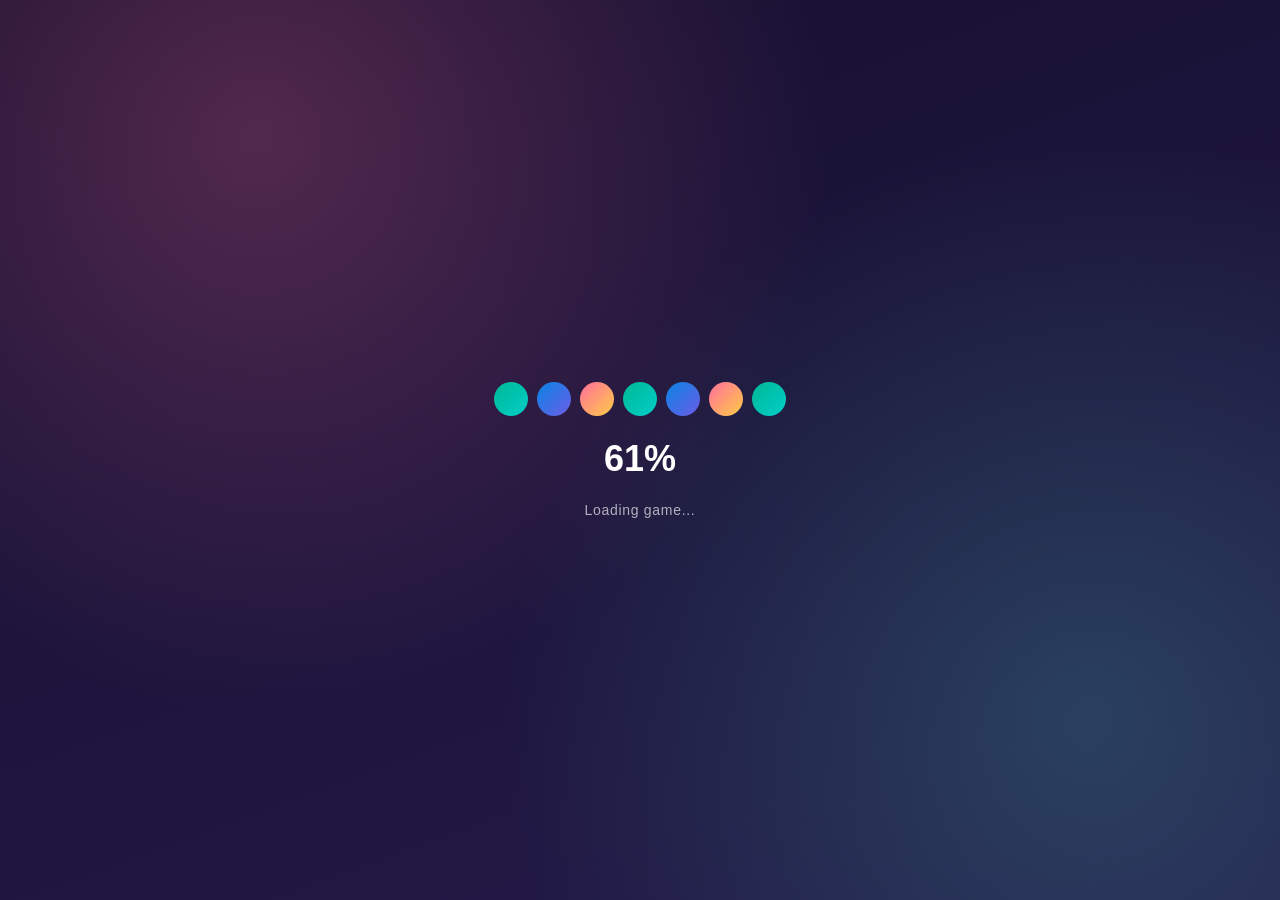
==== index.html @ d3348027 "Add files via upload" ====
<!DOCTYPE html>
<html lang="en">
<head>
    <meta charset="UTF-8">
    <meta name="viewport" content="width=device-width, initial-scale=1.0">
    <title>Bubble Game</title>
    <script>
        if (localStorage.getItem("bubbleGameLoaded")) {
            document.documentElement.classList.add("skip-load");
        }
    </script>
    <link rel="stylesheet" href="style.css">
</head>
<body>

<div class="loadScreen" id="loadScreen">
    <div class="loadGrid">
        <span></span><span></span><span></span><span></span><span></span><span></span><span></span>
       
    </div>
    <div class="loadPercent" id="loadPercent">0%</div>
    <p class="loadLabel">Loading game...</p>
</div>


    <div class="rulesCard " id="rulesCard">
    <div class="rulesPanel">
        <div class="glow glow1"></div>
        <div class="glow glow2"></div>

        <p class="eyebrow">before you start</p>
        <h1 class="rulesTitle">Game Rules <span class="dot">📜</span></h1>

        <div class="rulesList">
            <div class="ruleItem">
                <span class="ruleIcon">🫧</span>
                <p>Bulbule pop karke number match karo aur score badhao</p>
            </div>
            <div class="ruleItem">
                <span class="ruleIcon">💣</span>
                <p>Number <b>1–3</b> wale bulbule <b>bomb</b> hote hain — inse bacho, ye ek life le lete hain</p>
            </div>
            <div class="ruleItem">
                <span class="ruleIcon">❤️</span>
                <p>Tumhare paas <b>3 lives</b> hain — 3 bomb ya lives khatam = Game Over</p>
            </div>
            <div class="ruleItem">
                <span class="ruleIcon">🎯</span>
                <p>Score jab Target number ke barabar ho jaye, ek target complete hota hai — <b>3 targets</b> = YOU WIN</p>
            </div>
            <div class="ruleItem">
                <span class="ruleIcon">⏱️</span>
                <p>Time khatam hote hi (120 sec) game turant khatam ho jayega</p>
            </div>
        </div>

        <div class="rulesBtns">
            <button class="btn-gotit" id="gotItBtn">Got it, Let's Play</button>
        </div>
    </div>
</div>

<div class="stage">

    <div class="screen" id="startScreen">
        <div class="glow glow1"></div>
        <div class="glow glow2"></div>
        <div class="floaters" aria-hidden="true"></div>
        
        <div class="panel">
            <p class="eyebrow">a tiny reflex game</p>
            <h1 class="logo">POP<span class="dot">!</span></h1>
            <p class="tagline">Pop bubbles, dodge bombs, beat the clock.</p>

            <div class="target-picker">
                
            </div>

            <button class="btn-start" id="startBtn">Start Game</button>
        </div>
    </div>

       
</div>


<div class="game">
<div class="progress-track">
    <div class="progress-fill" id="progressFill"></div>
</div>
    <div class="top">

        <div class="box">
            <h2>Time</h2>
            <div class="value" id="time">0</div>
        </div>

        <div class="box">
            <h2>Stop </h2>
            <div class="value" id="stoptime">▐▐</div>
        </div>

        <div class="box">
            <h2>Score</h2>
            <div class="value" id="score">0</div>
        </div>

        <div class="box">
            <h2>Target</h2>
            <div class="value" id="target">0</div>
        </div>

       <div class="box">
    <h2>Lives</h2>
    <div class="value lives" id="lives"></div>
</div>
    </div>

    <div class="banner" id="banner"></div>

    <div class="man"></div>

</div>

<div id="gameOverCard" class="gameOverCard">

    <div class="resultCard">

        <h1 id="resultTitle">🏆 YOU WIN</h1>

        <div class="resultBox">
            <div class="item">
                <span>⭐ Score</span>
                <span id="finalScore">25</span>
            </div>

            <div class="item">
                <span>🎯 Target</span>
                <span id="finalTarget">20</span>
            </div>

            <div class="item">
                <span>💣 Bombs</span>
                <span id="finalBomb">2</span>
            </div>

            <div class="item">
                <span>Targets Reached</span>
                <span id="finalTargetSum">3</span>
            </div>
            
             <div class="item">
                <span>Time</span>
                <span id="Timeoutline">0</span>
            </div>

             <div class="item">
                <span>Medals</span>
                <span id="Medals">❌</span>
            </div>
        </div>

        <button id="restartBtn">🔄 Play Again</button>

    </div>

</div>
<script src="scripat.js"></script>

</body>
</html>
---- style.css ----
*{
    margin:0;
    padding:0;
    box-sizing:border-box;
    font-family:Arial, Helvetica, sans-serif;
}

.loadScreen{
    position:fixed;
    inset:0;
    z-index:9999;
    display:flex;
    flex-direction:column;
    justify-content:center;
    align-items:center;
    gap:22px;
    background:
        radial-gradient(circle at 20% 15%, rgba(255,111,156,.25), transparent 45%),
        radial-gradient(circle at 85% 80%, rgba(76,227,200,.2), transparent 45%),
        linear-gradient(160deg, #150f2e, #241a4a);
}

html.skip-load .loadScreen{
    display:none;
}

#stoptime{
    cursor:pointer;
}
.loadGrid{
    display:grid;
    grid-template-columns:repeat(7, 34px);
    gap:9px;
}

.loadGrid span{
    width:34px;
    height:34px;
    border-radius:50%;
    background:linear-gradient(135deg,#00b894,#00cec9);
    animation:loadPop 1.6s infinite;
}
.loadGrid span:nth-child(3n+2){ background:linear-gradient(135deg,#0984e3,#6c5ce7); animation-delay:.15s; }
.loadGrid span:nth-child(3n+3){ background:linear-gradient(135deg,#ff6f9c,#ffcb47); animation-delay:.3s; }
.loadGrid span:nth-child(2n){ animation-delay:.45s; }
.loadGrid span:nth-child(5n){ animation-delay:.6s; }

@keyframes loadPop{
    0%,100%{ transform:scale(.6); opacity:.35; }
    40%{ transform:scale(1); opacity:1; }
}

.loadPercent{
    font-size:36px;
    font-weight:800;
    color:#fff;
    font-family:'Baloo 2', sans-serif;
}

.loadLabel{
    color:rgba(255,255,255,.65);
    font-size:14px;
    letter-spacing:.05em;
}

body{
    background:#1b2735;
    display:flex;
    justify-content:center;
    align-items:center;
    height:100vh;
}

.game{
    width:min(58%, 1400px);
    height:90vh;
    height:90dvh;
    background:#ffffff;
    border-radius:15px;
    overflow-y:auto;
    box-shadow:0 10px 30px rgba(0,0,0,.4);
}

.top{
    position:sticky;
    top:0;
    height:80px;
    background:#0f766e;
    display:flex;
    justify-content:space-evenly;
    align-items:center;
    z-index:2;
}

.box{
    display:flex;
    align-items:center;
    gap:10px;
}
.game{
    display: none;
}

.target{
    background-color:#6e265477;
    color:black;
}

.box h2{
    color:white;
    font-size:22px;
}

.value{
    width:60px;
    height:45px;
    background:white;
    color:#0f766e;
    display:flex;
    justify-content:center;
    align-items:center;
    border-radius:8px;
    font-size:22px;
    font-weight:bold;
}

.lives{
    width: 120px;        /* 60px की जगह बड़ा रखें */
    display: flex;
    justify-content: center;
    align-items: center;
    white-space: nowrap; /* लाइन ब्रेक नहीं होगा */
    font-size: 24px;
    gap: 5px;
}   


.banner{
    position:fixed;
    top:90px;
    left:50%;
    transform:translateX(-50%) translateY(-20px);
    background:#0f766e;
    color:white;
    padding:10px 24px;
    border-radius:8px;
    font-size:18px;
    font-weight:bold;
    opacity:0;
    pointer-events:none;
    transition:.3s;
    z-index:3;
}

.banner.show{
    opacity:1;
    transform:translateX(-50%) translateY(0);
}

.man{
    padding:20px;
    display:grid;
    grid-template-columns:repeat(auto-fill, minmax(46px, 1fr));
    justify-content:center;
    gap:10px;
}

.bubbles{
    width:100%;
    aspect-ratio:1/1;
    max-width:55px;
    border-radius:50%;
    background:linear-gradient(135deg,#00b894,#00cec9);
    display:flex;
    justify-content:center;
    align-items:center;
    color:white;
    font-size:clamp(14px, 4vw, 22px);
    font-weight:bold;
    cursor:pointer;
    transition:.25s;
    user-select:none;
    touch-action:manipulation;
}

.bubbles:hover{
    transform:scale(1.15);
    background:linear-gradient(135deg,#0984e3,#6c5ce7);
}

.bubbles:active{
    transform:scale(.9);
}


.bomb{
    background: red !important;
    color: white;
    animation: boom 0.4s infinite alternate;
}

@keyframes boom{
    from{
        transform: scale(1);
    }
    to{
        transform: scale(1.1);
    }
}

.gameOverCard{
    position:fixed;
    inset:0;
    background:rgba(0,0,0,.75);
    display:none;
    justify-content:center;
    align-items:center;
    z-index:999;
}

.resultCard{
    width:420px;
    background:linear-gradient(135deg,#0f2027,#203a43,#2c5364);
    border-radius:20px;
    padding:30px;
    text-align:center;
    color:white;
    box-shadow:0 0 40px rgba(0,255,255,.4);
    animation:popup .4s ease;
}
 
@keyframes popup{
    from{
        transform:scale(.5);
        opacity:0;
    }
    to{
        transform:scale(1);
        opacity:1;
    }
}
 
.resultCard h1{
    margin-bottom:25px;
    font-size:35px;
    color:#00ff99;
}

.resultBox{
    display:flex;
    flex-direction:column;
    gap:12px;
}

.item{
    display:flex;
    justify-content:space-between;
    align-items:center;
    background:rgba(255,255,255,.1);
    padding:12px 18px;
    border-radius:10px;
    font-size:20px;
}

.item span:last-child{
    color:#ffd54f;
    font-weight:bold;
}

#restartBtn{
    width:100%;
    margin-top:25px;
    padding:15px;
    border:none;
    border-radius:10px;
    background:#00c853;
    color:white;
    font-size:20px;
    cursor:pointer;
    transition:.3s;
}

#restartBtn:hover{
    background:#00e676;
    transform:scale(1.03);
}


/*
*/
:root{
    --bg-deep: #150f2e;
    --bg-mid: #241a4a;
    --panel: rgba(255,255,255,.06);
    --panel-border: rgba(255,255,255,.12);
    --pink: #ff6f9c;
    --amber: #ffcb47;
    --teal: #4ce3c8;
    --text-dim: rgba(255,255,255,.65);
}

body{
    background:
        radial-gradient(circle at 20% 15%, rgba(255,111,156,.25), transparent 45%),
        radial-gradient(circle at 85% 80%, rgba(76,227,200,.2), transparent 45%),
        linear-gradient(160deg, var(--bg-deep), var(--bg-mid));
    min-height:100vh;
    min-height:100dvh;
    font-family:'Poppins', sans-serif;
    overflow:hidden;
}
 
.stage{
    position:relative;
    /*
    width:100%;
    */
    height:100vh;
}

.screen{
    position:absolute;
    inset:0;
    display:flex;
    justify-content:center;
    align-items:center;
    z-index:5;
}
.screen.hidden{ display:none; }

.glow{
    position:absolute;
    border-radius:50%;
    filter:blur(70px);
    opacity:.55;
    pointer-events:none;
}
.glow1{ width:340px; height:340px; background:var(--pink); top:8%; left:8%; }
.glow2{ width:300px; height:300px; background:var(--teal); bottom:8%; right:10%; }

.floaters{
    position:absolute;
    inset:0;
    pointer-events:none;
    overflow:hidden;
}
.floaters span{
    position:absolute;
    bottom:-60px;
    display:block;
    border-radius:50%;
    background:linear-gradient(135deg, rgba(255,255,255,.35), rgba(255,255,255,.05));
    animation:rise linear infinite;
}
@keyframes rise{
    to{ transform:translateY(-115vh); }
}

.panel{
    position:relative;
    z-index:1;
    width:min(90%, 460px);
    background:var(--panel);
    border:1px solid var(--panel-border);
    backdrop-filter:blur(18px);
    border-radius:28px;
    padding:48px 40px 40px;
    text-align:center;
    box-shadow:0 25px 60px rgba(0,0,0,.35);
}

.eyebrow{
    color:var(--teal);
    text-transform:uppercase;
    letter-spacing:.18em;
    font-size:12px;
    font-weight:600;
    margin-bottom:10px;
}

.logo{
    font-family:'Baloo 2', sans-serif;
    font-weight:800;
    font-size:64px;
    color:#d000ff59;
    line-height:1;
}
.dot{ color:var(--amber); }

.tagline{
    color:var(--text-dim);
    margin:14px 0 30px;
    font-size:15px;
}

.target-picker{ margin-bottom:30px; }

.picker-label{
    color:var(--text-dim);
    font-size:13px;
    margin-bottom:12px;
    font-weight:500;
}

.picker-options{
    display:flex;
    justify-content:center;
    gap:12px;
}

.pick{
    font-family:'Baloo 2', sans-serif;
    font-size:18px;
    font-weight:700;
    width:64px;
    height:56px;
    border-radius:14px;
    border:1px solid var(--panel-border);
    background:rgba(255,255,255,.05);
    color:#fff;
    cursor:pointer;
    transition:.2s;
}
.pick:hover{ background:rgba(255,255,255,.12); }
.pick--active{
    background:linear-gradient(135deg, var(--pink), var(--amber));
    border-color:transparent;
    color:#1c1230;
    transform:translateY(-2px);
    box-shadow:0 8px 18px rgba(255,111,156,.35);
}
.btn-start{
    font-family:'Baloo 2', sans-serif;
    font-size:19px;
    font-weight:700;
    width:100%;
    padding:16px;
    border:none;
    border-radius:16px;
    color:#1c1230;
    background:linear-gradient(135deg, var(--teal), var(--amber));
    cursor:pointer;
    transition:.2s;
}
.btn-start:hover{ transform:translateY(-3px); box-shadow:0 12px 24px rgba(76,227,200,.3); }
.btn-start:active{ transform:translateY(0); }




.screen{
    position:fixed;
    inset:0;
    display:flex;
    justify-content:center;
    align-items:center;
    overflow:hidden;
    z-index:5000;
}

.panel{
    width:460px;
    max-width:90%;
    padding:45px 35px;
    border-radius:25px;
    text-align:center;
    background:rgba(255,255,255,.08);
    border:1px solid rgba(255,255,255,.15);
    backdrop-filter:blur(18px);
    box-shadow:0 20px 50px rgba(0,0,0,.35);
    animation:fadeIn .8s ease;
}

.logo{
    font-size:60px;
    font-weight:800;
    color:#fff;
    letter-spacing:2px;
}

.logo span{
    color:#ffd54f;
}

.tagline{
    margin:18px 0 30px;
    color:#ddd;
    line-height:1.6;
    font-size:16px;
}

.game-details{
    text-align:left;
    background:rgba(255,255,255,.06);
    border-radius:16px;
    padding:18px;
    margin-bottom:25px;
    border:1px solid rgba(255,255,255,.1);
}

.game-details h2{
    color:#fff;
    margin-bottom:15px;
    text-align:center;
    font-size:24px;
}
.detail{
    display:flex;
    justify-content:space-between;
    align-items:center;
    padding:10px 0;
    border-bottom:1px solid rgba(255,255,255,.08);
    color:#fff;
    font-size:15px;
}

.detail:last-child{
    border-bottom:none;
}

.detail span:last-child{
    color:#ffd54f;
    font-weight:700;
}

.btn-start{
    width:100%;
    padding:16px;
    margin-top:20px;
    border:none;
    border-radius:16px;
    cursor:pointer;
    font-size:20px;
    font-weight:700;
    color:#111827;
    background:linear-gradient(135deg,#4ce3c8,#ffcb47);
    transition:.3s;
}

.btn-start:hover{
    transform:translateY(-4px);
    box-shadow:0 15px 30px rgba(76,227,200,.35);
}

.btn-start:active{
    transform:scale(.98);
}

@keyframes fadeIn{
    from{
        opacity:0;
        transform:translateY(25px);
    }
    to{
        opacity:1;
        transform:translateY(0);
    }
}

@media(max-width:1200px){
    .game{
        width:96%;
    }

    .top{
        flex-wrap:wrap;
        height:auto;
        padding:10px;
        gap:10px;
    }
}

@media(max-width:768px){
    .logo{
        font-size:42px;
    }

    .panel{
        padding:30px 20px;
    }

    .resultCard{
        width:92%;
        padding:24px;
    }

    body{
        height:100dvh;
    }
}

@media(max-width:480px){
    .game{
        width:100%;
        height:100dvh;
        border-radius:0;
    }

    .man{
        grid-template-columns:repeat(auto-fill, minmax(38px, 1fr));
        gap:7px;
        padding:12px;
    }

    .box h2{
        font-size:15px;
    }

    .value{
        width:42px;
        height:34px;
        font-size:16px;
        border-radius:6px;
    }

    .lives{
        width:auto;
        font-size:18px;
    }

    .top{
        padding:8px;
        gap:6px;
    }

    .banner{
        top:auto;
        bottom:16px;
        font-size:14px;
        padding:8px 16px;
        width:90%;
        text-align:center;
    }

    .loadGrid{
        grid-template-columns:repeat(5, 30px);
        gap:8px;
    }

    .loadGrid span{
        width:30px;
        height:30px;
    }

    .loadPercent{
        font-size:28px;
    }

    .resultCard h1{
        font-size:26px;
    }

    .item{
        font-size:15px;
        padding:10px 14px;
    }
}




/*Rules Game Card */
:root{
    --bg-deep: #150f2e;
    --bg-mid: #241a4a;
    --panel-border: rgba(255,255,255,.12);
    --pink: #ff6f9c;
    --amber: #ffcb47;
    --teal: #4ce3c8;
}

.rulesCard{
    position:fixed;
    inset:0;
    z-index:8000;
    display:none;
    justify-content:center;
    align-items:center;
    padding:16px;
}

.rulesCard.show{
    display:flex;
}

.rulesPanel{
    position:relative;
    width:min(92%, 440px);
    background:linear-gradient(160deg, var(--bg-deep), var(--bg-mid));
    border:1px solid var(--panel-border);
    border-radius:24px;
    padding:32px 28px 26px;
    box-shadow:0 25px 60px rgba(0,0,0,.4);
    overflow:hidden;
    animation:fadeIn .5s ease;
}

.glow{
    position:absolute;
    border-radius:50%;
    filter:blur(70px);
    opacity:.55;
    pointer-events:none;
}
.glow1{ width:220px; height:220px; background:var(--pink); top:-60px; left:-60px; }
.glow2{ width:200px; height:200px; background:var(--teal); bottom:-60px; right:-60px; }

.rulesCard .eyebrow{
    position:relative;
    text-align:center;
    color:var(--teal);
    text-transform:uppercase;
    letter-spacing:.18em;
    font-size:12px;
    font-weight:600;
    margin-bottom:8px;
}

.rulesTitle{
    position:relative;
    text-align:center;
    font-size:30px;
    font-weight:800;
    color:#fff;
    margin-bottom:22px;
}
.rulesTitle .dot{ color:var(--amber); }

.rulesList{
    position:relative;
    display:flex;
    flex-direction:column;
    gap:12px;
}

.ruleItem{
    display:flex;
    gap:12px;
    align-items:flex-start;
    background:rgba(255,255,255,.06);
    border:1px solid rgba(255,255,255,.1);
    border-radius:14px;
    padding:12px 14px;
}

.ruleIcon{
    font-size:20px;
    line-height:1;
}

.ruleItem p{
    color:#fff;
    font-size:14px;
    line-height:1.5;
}

.ruleItem b{
    color:var(--amber);
}

.rulesBtns{
    position:relative;
    display:flex;
    gap:12px;
    margin-top:24px;
}

.btn-skip{
    flex:1;
    padding:14px;
    border-radius:14px;
    border:1px solid rgba(255,255,255,.15);
    background:transparent;
    color:rgba(255,255,255,.7);
    font-size:15px;
    font-weight:600;
    cursor:pointer;
    transition:.2s;
}
.btn-skip:hover{ background:rgba(255,255,255,.08); }

.btn-gotit{
    flex:2;
    padding:14px;
    border-radius:14px;
    border:none;
    background:linear-gradient(135deg, var(--teal), var(--amber));
    color:#1c1230;
    font-size:15px;
    font-weight:800;
    cursor:pointer;
    transition:.2s;
}
.btn-gotit:hover{ transform:translateY(-2px); box-shadow:0 12px 24px rgba(76,227,200,.3); }

@keyframes fadeIn{
    from{ opacity:0; transform:translateY(25px); }
    to{ opacity:1; transform:translateY(0); }
}

@media(max-width:480px){
    .rulesPanel{ padding:24px 18px 20px; }
    .rulesTitle{ font-size:24px; }
    .ruleItem p{ font-size:13px; }
    .rulesBtns{ flex-direction:column; }
}

/**/
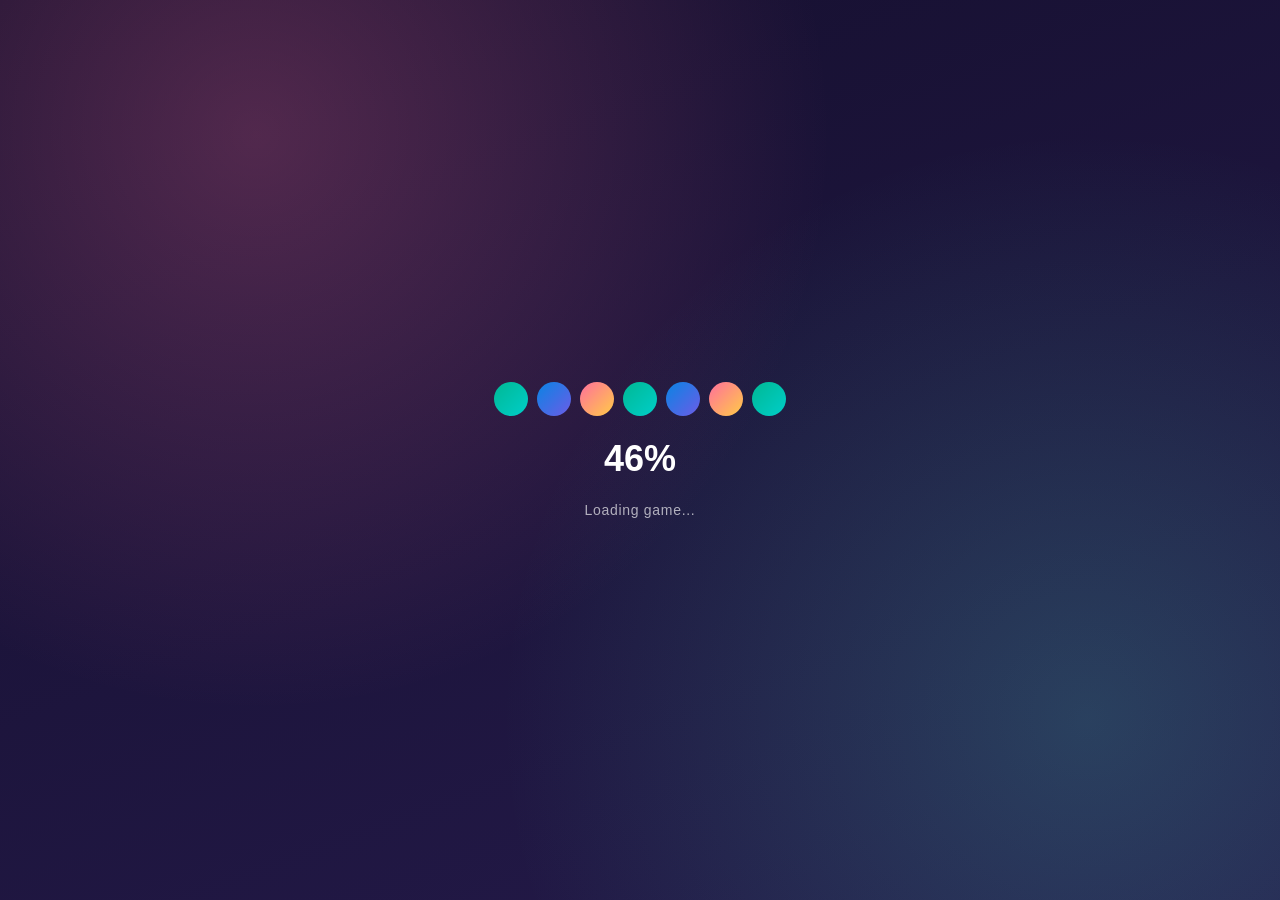
==== commit ea4f2552: "Fix HTML structure and update game rules" ====
--- a/index.html
+++ b/index.html
@@ -34,23 +34,27 @@
         <div class="rulesList">
             <div class="ruleItem">
                 <span class="ruleIcon">🫧</span>
-                <p>Bulbule pop karke number match karo aur score badhao</p>
+                <p>Har bulbule ko pop karo — uska number tumhare <b>score</b> mein jud jayega</p>
             </div>
             <div class="ruleItem">
                 <span class="ruleIcon">💣</span>
-                <p>Number <b>1–3</b> wale bulbule <b>bomb</b> hote hain — inse bacho, ye ek life le lete hain</p>
+                <p>In sab mein <b>10 bulbule chhupe hue bomb</b> hain — pop karte hi ek <b>life</b> chali jayegi, isliye sambhal ke khelo</p>
             </div>
             <div class="ruleItem">
                 <span class="ruleIcon">❤️</span>
-                <p>Tumhare paas <b>3 lives</b> hain — 3 bomb ya lives khatam = Game Over</p>
+                <p><b>3 khaas bulbule</b> tumhe ek <b>extra life</b> denge — inhe dhundhna tumhare fayde mein hai</p>
+            </div>
+            <div class="ruleItem">
+                <span class="ruleIcon">💔</span>
+                <p>Shuruaat <b>3 lives</b> se hoti hai — saari lives khatam (ya 3 bomb pop) ho gayi to <b>Game Over</b></p>
             </div>
             <div class="ruleItem">
                 <span class="ruleIcon">🎯</span>
-                <p>Score jab Target number ke barabar ho jaye, ek target complete hota hai — <b>3 targets</b> = YOU WIN</p>
+                <p>Jab tumhara score <b>Target</b> ke barabar ho jaye, ek target complete hota hai — <b>3 targets</b> poore karo aur <b>jeeto!</b></p>
             </div>
             <div class="ruleItem">
                 <span class="ruleIcon">⏱️</span>
-                <p>Time khatam hote hi (120 sec) game turant khatam ho jayega</p>
+                <p>Tumhare paas sirf <b>120 second</b> hain — time khatam, to game bhi wahi khatam</p>
             </div>
         </div>
 
@@ -144,6 +148,8 @@
                 <span id="finalBomb">2</span>
             </div>
 
+             
+
             <div class="item">
                 <span>Targets Reached</span>
                 <span id="finalTargetSum">3</span>
@@ -168,4 +174,4 @@
 <script src="scripat.js"></script>
 
 </body>
-</html>+</html>
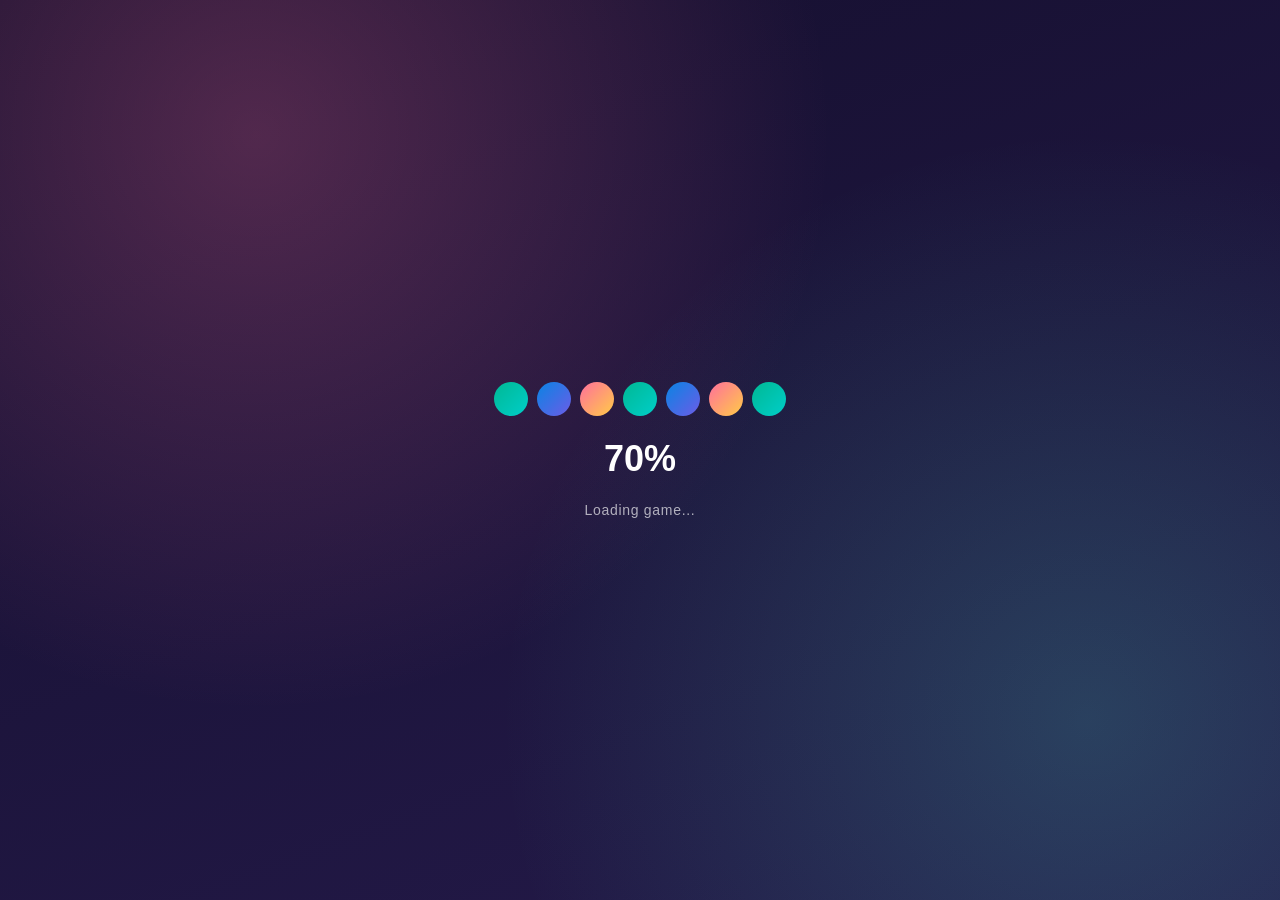
==== commit 92ea5570: "Add rule for special bubbles that double score Added a new rule about special bubbles that double th" ====
--- a/index.html
+++ b/index.html
@@ -35,6 +35,10 @@
             <div class="ruleItem">
                 <span class="ruleIcon">🫧</span>
                 <p>Har bulbule ko pop karo — uska number tumhare <b>score</b> mein jud jayega</p>
+            </div>
+            <div class="ruleItem">
+                <span class="ruleIcon">🎁</span>
+                <li>✨ Kuch bubbles special hote hain — unhe todne par score double (×2) milta hai!</li>
             </div>
             <div class="ruleItem">
                 <span class="ruleIcon">💣</span>
@@ -84,9 +88,7 @@
         </div>
     </div>
 
-       
 </div>
-
 
 <div class="game">
 <div class="progress-track">
@@ -148,8 +150,6 @@
                 <span id="finalBomb">2</span>
             </div>
 
-             
-
             <div class="item">
                 <span>Targets Reached</span>
                 <span id="finalTargetSum">3</span>
--- a/style.css
+++ b/style.css
@@ -2,9 +2,38 @@
     margin:0;
     padding:0;
     box-sizing:border-box;
-    font-family:Arial, Helvetica, sans-serif;
-}
-
+    font-family:'Poppins', Arial, Helvetica, sans-serif;
+}
+
+:root{
+    --bg-deep: #150f2e;
+    --bg-mid: #241a4a;
+    --panel: rgba(255,255,255,.06);
+    --panel-border: rgba(255,255,255,.12);
+    --pink: #ff6f9c;
+    --amber: #ffcb47;
+    --teal: #4ce3c8;
+    --text-dim: rgba(255,255,255,.65);
+}
+
+html, body{
+    height:100%;
+}
+
+body{
+    background:
+        radial-gradient(circle at 20% 15%, rgba(255,111,156,.25), transparent 45%),
+        radial-gradient(circle at 85% 80%, rgba(76,227,200,.2), transparent 45%),
+        linear-gradient(160deg, var(--bg-deep), var(--bg-mid));
+    min-height:100vh;
+    min-height:100dvh;
+    display:flex;
+    justify-content:center;
+    align-items:center;
+    overflow:hidden;
+}
+
+/* ---------- Loading screen ---------- */
 .loadScreen{
     position:fixed;
     inset:0;
@@ -24,9 +53,6 @@
     display:none;
 }
 
-#stoptime{
-    cursor:pointer;
-}
 .loadGrid{
     display:grid;
     grid-template-columns:repeat(7, 34px);
@@ -63,32 +89,186 @@
     letter-spacing:.05em;
 }
 
-body{
-    background:#1b2735;
-    display:flex;
-    justify-content:center;
-    align-items:center;
+/* ---------- Start screen / rules screen shared shell ---------- */
+.stage{
+    position:relative;
     height:100vh;
-}
-
+    height:100dvh;
+}
+
+.screen{
+    position:fixed;
+    inset:0;
+    display:flex;
+    justify-content:center;
+    align-items:center;
+    overflow:hidden;
+    z-index:5000;
+}
+.screen.hidden{ display:none; }
+
+.glow{
+    position:absolute;
+    border-radius:50%;
+    filter:blur(70px);
+    opacity:.55;
+    pointer-events:none;
+}
+.glow1{ width:340px; height:340px; background:var(--pink); top:8%; left:8%; }
+.glow2{ width:300px; height:300px; background:var(--teal); bottom:8%; right:10%; }
+
+.floaters{
+    position:absolute;
+    inset:0;
+    pointer-events:none;
+    overflow:hidden;
+}
+.floaters span{
+    position:absolute;
+    bottom:-60px;
+    display:block;
+    border-radius:50%;
+    background:linear-gradient(135deg, rgba(255,255,255,.35), rgba(255,255,255,.05));
+    animation:rise linear infinite;
+}
+@keyframes rise{
+    to{ transform:translateY(-115vh); }
+}
+
+.panel{
+    position:relative;
+    z-index:1;
+    width:min(90%, 460px);
+    padding:clamp(28px, 6vw, 48px) clamp(20px, 5vw, 40px) 40px;
+    background:var(--panel);
+    border:1px solid var(--panel-border);
+    backdrop-filter:blur(18px);
+    border-radius:28px;
+    text-align:center;
+    box-shadow:0 25px 60px rgba(0,0,0,.35);
+    animation:fadeIn .5s ease;
+}
+
+.eyebrow{
+    color:var(--teal);
+    text-transform:uppercase;
+    letter-spacing:.18em;
+    font-size:12px;
+    font-weight:600;
+    margin-bottom:10px;
+}
+
+.logo{
+    font-family:'Baloo 2', sans-serif;
+    font-weight:800;
+    font-size:clamp(38px, 9vw, 64px);
+    color:#d000ff59;
+    line-height:1;
+}
+.logo span{ color:var(--amber); }
+.dot{ color:var(--amber); }
+
+.tagline{
+    color:var(--text-dim);
+    margin:14px 0 30px;
+    font-size:15px;
+    line-height:1.6;
+}
+
+.target-picker{ margin-bottom:30px; }
+
+.picker-label{
+    color:var(--text-dim);
+    font-size:13px;
+    margin-bottom:12px;
+    font-weight:500;
+}
+
+.picker-options{
+    display:flex;
+    flex-wrap:wrap;
+    justify-content:center;
+    gap:12px;
+}
+
+.pick{
+    font-family:'Baloo 2', sans-serif;
+    font-size:18px;
+    font-weight:700;
+    width:64px;
+    height:56px;
+    border-radius:14px;
+    border:1px solid var(--panel-border);
+    background:rgba(255,255,255,.05);
+    color:#fff;
+    cursor:pointer;
+    transition:.2s;
+}
+.pick:hover{ background:rgba(255,255,255,.12); }
+.pick--active{
+    background:linear-gradient(135deg, var(--pink), var(--amber));
+    border-color:transparent;
+    color:#1c1230;
+    transform:translateY(-2px);
+    box-shadow:0 8px 18px rgba(255,111,156,.35);
+}
+
+.btn-start{
+    font-family:'Baloo 2', sans-serif;
+    font-size:19px;
+    font-weight:700;
+    width:100%;
+    padding:16px;
+    border:none;
+    border-radius:16px;
+    color:#1c1230;
+    background:linear-gradient(135deg, var(--teal), var(--amber));
+    cursor:pointer;
+    transition:.2s;
+}
+.btn-start:hover{ transform:translateY(-3px); box-shadow:0 12px 24px rgba(76,227,200,.3); }
+.btn-start:active{ transform:translateY(0); }
+
+@keyframes fadeIn{
+    from{ opacity:0; transform:translateY(25px); }
+    to{ opacity:1; transform:translateY(0); }
+}
+
+/* ---------- Main game board ---------- */
 .game{
+    display:none;
     width:min(58%, 1400px);
     height:90vh;
     height:90dvh;
     background:#ffffff;
     border-radius:15px;
     overflow-y:auto;
+    overflow-x:hidden;
     box-shadow:0 10px 30px rgba(0,0,0,.4);
+}
+
+.progress-track{
+    height:6px;
+    background:rgba(0,0,0,.08);
+}
+.progress-fill{
+    height:100%;
+    width:0%;
+    background:linear-gradient(90deg, var(--teal), var(--amber));
+    transition:width .3s ease;
 }
 
 .top{
     position:sticky;
     top:0;
-    height:80px;
+    min-height:80px;
     background:#0f766e;
     display:flex;
+    flex-wrap:wrap;
     justify-content:space-evenly;
     align-items:center;
+    gap:10px;
+    padding:10px;
     z-index:2;
 }
 
@@ -96,9 +276,26 @@
     display:flex;
     align-items:center;
     gap:10px;
-}
-.game{
-    display: none;
+    flex-shrink:0;
+}
+
+.box h2{
+    color:white;
+    font-size:clamp(14px, 2.2vw, 22px);
+    white-space:nowrap;
+}
+
+.value{
+    width:clamp(42px, 8vw, 60px);
+    height:clamp(34px, 6vw, 45px);
+    background:white;
+    color:#0f766e;
+    display:flex;
+    justify-content:center;
+    align-items:center;
+    border-radius:8px;
+    font-size:clamp(16px, 3vw, 22px);
+    font-weight:bold;
 }
 
 .target{
@@ -106,34 +303,20 @@
     color:black;
 }
 
-.box h2{
-    color:white;
-    font-size:22px;
-}
-
-.value{
-    width:60px;
-    height:45px;
-    background:white;
-    color:#0f766e;
-    display:flex;
-    justify-content:center;
-    align-items:center;
-    border-radius:8px;
-    font-size:22px;
-    font-weight:bold;
-}
-
+/* Lives box: fluid width + shrinking font so hearts never spill out of the box */
 .lives{
-    width: 120px;        /* 60px की जगह बड़ा रखें */
-    display: flex;
-    justify-content: center;
-    align-items: center;
-    white-space: nowrap; /* लाइन ब्रेक नहीं होगा */
-    font-size: 24px;
-    gap: 5px;
-}   
-
+    width:auto;
+    max-width:clamp(90px, 22vw, 140px);
+    min-width:0;
+    display:flex;
+    justify-content:center;
+    align-items:center;
+    flex-wrap:nowrap;
+    overflow:hidden;
+    white-space:nowrap;
+    font-size:clamp(14px, 3.5vw, 24px);
+    gap:4px;
+}
 
 .banner{
     position:fixed;
@@ -150,6 +333,8 @@
     pointer-events:none;
     transition:.3s;
     z-index:3;
+    max-width:90%;
+    text-align:center;
 }
 
 .banner.show{
@@ -192,7 +377,6 @@
     transform:scale(.9);
 }
 
-
 .bomb{
     background: red !important;
     color: white;
@@ -200,14 +384,15 @@
 }
 
 @keyframes boom{
-    from{
-        transform: scale(1);
-    }
-    to{
-        transform: scale(1.1);
-    }
-}
-
+    from{ transform: scale(1); }
+    to{ transform: scale(1.1); }
+}
+/*
+.life{
+    background: linear-gradient(135deg,#ff6f9c,#ffcb47) !important;
+}*/
+
+/* ---------- Game over card ---------- */
 .gameOverCard{
     position:fixed;
     inset:0;
@@ -216,10 +401,12 @@
     justify-content:center;
     align-items:center;
     z-index:999;
+    padding:16px;
 }
 
 .resultCard{
     width:420px;
+    max-width:100%;
     background:linear-gradient(135deg,#0f2027,#203a43,#2c5364);
     border-radius:20px;
     padding:30px;
@@ -228,21 +415,15 @@
     box-shadow:0 0 40px rgba(0,255,255,.4);
     animation:popup .4s ease;
 }
- 
+
 @keyframes popup{
-    from{
-        transform:scale(.5);
-        opacity:0;
-    }
-    to{
-        transform:scale(1);
-        opacity:1;
-    }
-}
- 
+    from{ transform:scale(.5); opacity:0; }
+    to{ transform:scale(1); opacity:1; }
+}
+
 .resultCard h1{
     margin-bottom:25px;
-    font-size:35px;
+    font-size:clamp(24px, 6vw, 35px);
     color:#00ff99;
 }
 
@@ -259,7 +440,7 @@
     background:rgba(255,255,255,.1);
     padding:12px 18px;
     border-radius:10px;
-    font-size:20px;
+    font-size:clamp(14px, 3vw, 20px);
 }
 
 .item span:last-child{
@@ -285,390 +466,7 @@
     transform:scale(1.03);
 }
 
-
-/*
-*/
-:root{
-    --bg-deep: #150f2e;
-    --bg-mid: #241a4a;
-    --panel: rgba(255,255,255,.06);
-    --panel-border: rgba(255,255,255,.12);
-    --pink: #ff6f9c;
-    --amber: #ffcb47;
-    --teal: #4ce3c8;
-    --text-dim: rgba(255,255,255,.65);
-}
-
-body{
-    background:
-        radial-gradient(circle at 20% 15%, rgba(255,111,156,.25), transparent 45%),
-        radial-gradient(circle at 85% 80%, rgba(76,227,200,.2), transparent 45%),
-        linear-gradient(160deg, var(--bg-deep), var(--bg-mid));
-    min-height:100vh;
-    min-height:100dvh;
-    font-family:'Poppins', sans-serif;
-    overflow:hidden;
-}
- 
-.stage{
-    position:relative;
-    /*
-    width:100%;
-    */
-    height:100vh;
-}
-
-.screen{
-    position:absolute;
-    inset:0;
-    display:flex;
-    justify-content:center;
-    align-items:center;
-    z-index:5;
-}
-.screen.hidden{ display:none; }
-
-.glow{
-    position:absolute;
-    border-radius:50%;
-    filter:blur(70px);
-    opacity:.55;
-    pointer-events:none;
-}
-.glow1{ width:340px; height:340px; background:var(--pink); top:8%; left:8%; }
-.glow2{ width:300px; height:300px; background:var(--teal); bottom:8%; right:10%; }
-
-.floaters{
-    position:absolute;
-    inset:0;
-    pointer-events:none;
-    overflow:hidden;
-}
-.floaters span{
-    position:absolute;
-    bottom:-60px;
-    display:block;
-    border-radius:50%;
-    background:linear-gradient(135deg, rgba(255,255,255,.35), rgba(255,255,255,.05));
-    animation:rise linear infinite;
-}
-@keyframes rise{
-    to{ transform:translateY(-115vh); }
-}
-
-.panel{
-    position:relative;
-    z-index:1;
-    width:min(90%, 460px);
-    background:var(--panel);
-    border:1px solid var(--panel-border);
-    backdrop-filter:blur(18px);
-    border-radius:28px;
-    padding:48px 40px 40px;
-    text-align:center;
-    box-shadow:0 25px 60px rgba(0,0,0,.35);
-}
-
-.eyebrow{
-    color:var(--teal);
-    text-transform:uppercase;
-    letter-spacing:.18em;
-    font-size:12px;
-    font-weight:600;
-    margin-bottom:10px;
-}
-
-.logo{
-    font-family:'Baloo 2', sans-serif;
-    font-weight:800;
-    font-size:64px;
-    color:#d000ff59;
-    line-height:1;
-}
-.dot{ color:var(--amber); }
-
-.tagline{
-    color:var(--text-dim);
-    margin:14px 0 30px;
-    font-size:15px;
-}
-
-.target-picker{ margin-bottom:30px; }
-
-.picker-label{
-    color:var(--text-dim);
-    font-size:13px;
-    margin-bottom:12px;
-    font-weight:500;
-}
-
-.picker-options{
-    display:flex;
-    justify-content:center;
-    gap:12px;
-}
-
-.pick{
-    font-family:'Baloo 2', sans-serif;
-    font-size:18px;
-    font-weight:700;
-    width:64px;
-    height:56px;
-    border-radius:14px;
-    border:1px solid var(--panel-border);
-    background:rgba(255,255,255,.05);
-    color:#fff;
-    cursor:pointer;
-    transition:.2s;
-}
-.pick:hover{ background:rgba(255,255,255,.12); }
-.pick--active{
-    background:linear-gradient(135deg, var(--pink), var(--amber));
-    border-color:transparent;
-    color:#1c1230;
-    transform:translateY(-2px);
-    box-shadow:0 8px 18px rgba(255,111,156,.35);
-}
-.btn-start{
-    font-family:'Baloo 2', sans-serif;
-    font-size:19px;
-    font-weight:700;
-    width:100%;
-    padding:16px;
-    border:none;
-    border-radius:16px;
-    color:#1c1230;
-    background:linear-gradient(135deg, var(--teal), var(--amber));
-    cursor:pointer;
-    transition:.2s;
-}
-.btn-start:hover{ transform:translateY(-3px); box-shadow:0 12px 24px rgba(76,227,200,.3); }
-.btn-start:active{ transform:translateY(0); }
-
-
-
-
-.screen{
-    position:fixed;
-    inset:0;
-    display:flex;
-    justify-content:center;
-    align-items:center;
-    overflow:hidden;
-    z-index:5000;
-}
-
-.panel{
-    width:460px;
-    max-width:90%;
-    padding:45px 35px;
-    border-radius:25px;
-    text-align:center;
-    background:rgba(255,255,255,.08);
-    border:1px solid rgba(255,255,255,.15);
-    backdrop-filter:blur(18px);
-    box-shadow:0 20px 50px rgba(0,0,0,.35);
-    animation:fadeIn .8s ease;
-}
-
-.logo{
-    font-size:60px;
-    font-weight:800;
-    color:#fff;
-    letter-spacing:2px;
-}
-
-.logo span{
-    color:#ffd54f;
-}
-
-.tagline{
-    margin:18px 0 30px;
-    color:#ddd;
-    line-height:1.6;
-    font-size:16px;
-}
-
-.game-details{
-    text-align:left;
-    background:rgba(255,255,255,.06);
-    border-radius:16px;
-    padding:18px;
-    margin-bottom:25px;
-    border:1px solid rgba(255,255,255,.1);
-}
-
-.game-details h2{
-    color:#fff;
-    margin-bottom:15px;
-    text-align:center;
-    font-size:24px;
-}
-.detail{
-    display:flex;
-    justify-content:space-between;
-    align-items:center;
-    padding:10px 0;
-    border-bottom:1px solid rgba(255,255,255,.08);
-    color:#fff;
-    font-size:15px;
-}
-
-.detail:last-child{
-    border-bottom:none;
-}
-
-.detail span:last-child{
-    color:#ffd54f;
-    font-weight:700;
-}
-
-.btn-start{
-    width:100%;
-    padding:16px;
-    margin-top:20px;
-    border:none;
-    border-radius:16px;
-    cursor:pointer;
-    font-size:20px;
-    font-weight:700;
-    color:#111827;
-    background:linear-gradient(135deg,#4ce3c8,#ffcb47);
-    transition:.3s;
-}
-
-.btn-start:hover{
-    transform:translateY(-4px);
-    box-shadow:0 15px 30px rgba(76,227,200,.35);
-}
-
-.btn-start:active{
-    transform:scale(.98);
-}
-
-@keyframes fadeIn{
-    from{
-        opacity:0;
-        transform:translateY(25px);
-    }
-    to{
-        opacity:1;
-        transform:translateY(0);
-    }
-}
-
-@media(max-width:1200px){
-    .game{
-        width:96%;
-    }
-
-    .top{
-        flex-wrap:wrap;
-        height:auto;
-        padding:10px;
-        gap:10px;
-    }
-}
-
-@media(max-width:768px){
-    .logo{
-        font-size:42px;
-    }
-
-    .panel{
-        padding:30px 20px;
-    }
-
-    .resultCard{
-        width:92%;
-        padding:24px;
-    }
-
-    body{
-        height:100dvh;
-    }
-}
-
-@media(max-width:480px){
-    .game{
-        width:100%;
-        height:100dvh;
-        border-radius:0;
-    }
-
-    .man{
-        grid-template-columns:repeat(auto-fill, minmax(38px, 1fr));
-        gap:7px;
-        padding:12px;
-    }
-
-    .box h2{
-        font-size:15px;
-    }
-
-    .value{
-        width:42px;
-        height:34px;
-        font-size:16px;
-        border-radius:6px;
-    }
-
-    .lives{
-        width:auto;
-        font-size:18px;
-    }
-
-    .top{
-        padding:8px;
-        gap:6px;
-    }
-
-    .banner{
-        top:auto;
-        bottom:16px;
-        font-size:14px;
-        padding:8px 16px;
-        width:90%;
-        text-align:center;
-    }
-
-    .loadGrid{
-        grid-template-columns:repeat(5, 30px);
-        gap:8px;
-    }
-
-    .loadGrid span{
-        width:30px;
-        height:30px;
-    }
-
-    .loadPercent{
-        font-size:28px;
-    }
-
-    .resultCard h1{
-        font-size:26px;
-    }
-
-    .item{
-        font-size:15px;
-        padding:10px 14px;
-    }
-}
-
-
-
-
-/*Rules Game Card */
-:root{
-    --bg-deep: #150f2e;
-    --bg-mid: #241a4a;
-    --panel-border: rgba(255,255,255,.12);
-    --pink: #ff6f9c;
-    --amber: #ffcb47;
-    --teal: #4ce3c8;
-}
-
+/* ---------- Rules card ---------- */
 .rulesCard{
     position:fixed;
     inset:0;
@@ -695,16 +493,6 @@
     animation:fadeIn .5s ease;
 }
 
-.glow{
-    position:absolute;
-    border-radius:50%;
-    filter:blur(70px);
-    opacity:.55;
-    pointer-events:none;
-}
-.glow1{ width:220px; height:220px; background:var(--pink); top:-60px; left:-60px; }
-.glow2{ width:200px; height:200px; background:var(--teal); bottom:-60px; right:-60px; }
-
 .rulesCard .eyebrow{
     position:relative;
     text-align:center;
@@ -719,7 +507,7 @@
 .rulesTitle{
     position:relative;
     text-align:center;
-    font-size:30px;
+    font-size:clamp(22px, 5vw, 30px);
     font-weight:800;
     color:#fff;
     margin-bottom:22px;
@@ -793,16 +581,63 @@
 }
 .btn-gotit:hover{ transform:translateY(-2px); box-shadow:0 12px 24px rgba(76,227,200,.3); }
 
-@keyframes fadeIn{
-    from{ opacity:0; transform:translateY(25px); }
-    to{ opacity:1; transform:translateY(0); }
+/* ---------- Responsive breakpoints ---------- */
+@media(max-width:1200px){
+    .game{
+        width:96%;
+    }
+}
+
+@media(max-width:768px){
+    .panel{
+        padding:30px 20px;
+    }
+
+    body{
+        height:100dvh;
+    }
 }
 
 @media(max-width:480px){
+    .game{
+        width:100%;
+        height:100dvh;
+        border-radius:0;
+    }
+
+    .man{
+        grid-template-columns:repeat(auto-fill, minmax(38px, 1fr));
+        gap:7px;
+        padding:12px;
+    }
+
+    .top{
+        padding:8px;
+        gap:6px;
+    }
+
+    .banner{
+        top:auto;
+        bottom:16px;
+        font-size:14px;
+        padding:8px 16px;
+        width:90%;
+    }
+
+    .loadGrid{
+        grid-template-columns:repeat(5, 30px);
+        gap:8px;
+    }
+
+    .loadGrid span{
+        width:30px;
+        height:30px;
+    }
+
+    .loadPercent{
+        font-size:28px;
+    }
+
     .rulesPanel{ padding:24px 18px 20px; }
-    .rulesTitle{ font-size:24px; }
-    .ruleItem p{ font-size:13px; }
     .rulesBtns{ flex-direction:column; }
 }
-
-/**/
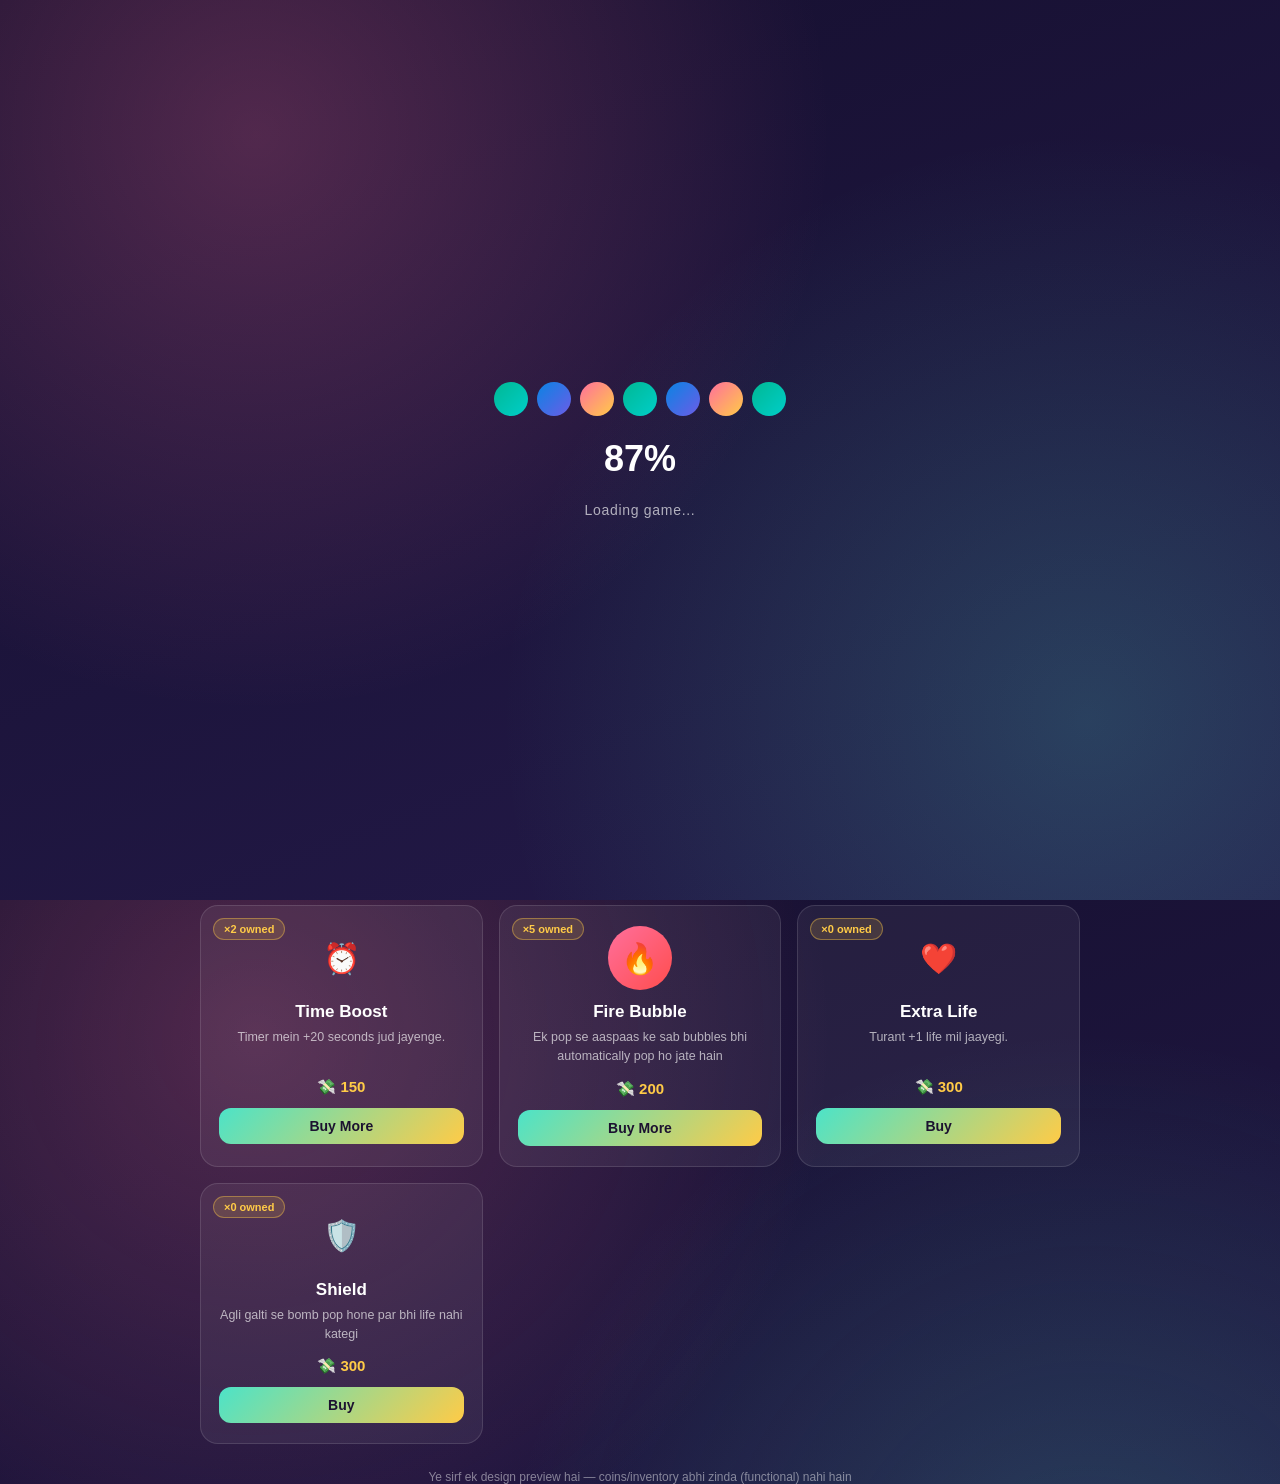
==== commit 1343cc77: "Updated BubblesGame project" ====
--- a/index.html
+++ b/index.html
@@ -1,177 +1,138 @@
-<!DOCTYPE html>
-<html lang="en">
-<head>
-    <meta charset="UTF-8">
-    <meta name="viewport" content="width=device-width, initial-scale=1.0">
-    <title>Bubble Game</title>
-    <script>
-        if (localStorage.getItem("bubbleGameLoaded")) {
-            document.documentElement.classList.add("skip-load");
-        }
-    </script>
-    <link rel="stylesheet" href="style.css">
-</head>
-<body>
-
-<div class="loadScreen" id="loadScreen">
-    <div class="loadGrid">
-        <span></span><span></span><span></span><span></span><span></span><span></span><span></span>
-       
-    </div>
-    <div class="loadPercent" id="loadPercent">0%</div>
-    <p class="loadLabel">Loading game...</p>
-</div>
-
-
-    <div class="rulesCard " id="rulesCard">
-    <div class="rulesPanel">
-        <div class="glow glow1"></div>
-        <div class="glow glow2"></div>
-
-        <p class="eyebrow">before you start</p>
-        <h1 class="rulesTitle">Game Rules <span class="dot">📜</span></h1>
-
-        <div class="rulesList">
-            <div class="ruleItem">
-                <span class="ruleIcon">🫧</span>
-                <p>Har bulbule ko pop karo — uska number tumhare <b>score</b> mein jud jayega</p>
-            </div>
-            <div class="ruleItem">
-                <span class="ruleIcon">🎁</span>
-                <li>✨ Kuch bubbles special hote hain — unhe todne par score double (×2) milta hai!</li>
-            </div>
-            <div class="ruleItem">
-                <span class="ruleIcon">💣</span>
-                <p>In sab mein <b>10 bulbule chhupe hue bomb</b> hain — pop karte hi ek <b>life</b> chali jayegi, isliye sambhal ke khelo</p>
-            </div>
-            <div class="ruleItem">
-                <span class="ruleIcon">❤️</span>
-                <p><b>3 khaas bulbule</b> tumhe ek <b>extra life</b> denge — inhe dhundhna tumhare fayde mein hai</p>
-            </div>
-            <div class="ruleItem">
-                <span class="ruleIcon">💔</span>
-                <p>Shuruaat <b>3 lives</b> se hoti hai — saari lives khatam (ya 3 bomb pop) ho gayi to <b>Game Over</b></p>
-            </div>
-            <div class="ruleItem">
-                <span class="ruleIcon">🎯</span>
-                <p>Jab tumhara score <b>Target</b> ke barabar ho jaye, ek target complete hota hai — <b>3 targets</b> poore karo aur <b>jeeto!</b></p>
-            </div>
-            <div class="ruleItem">
-                <span class="ruleIcon">⏱️</span>
-                <p>Tumhare paas sirf <b>120 second</b> hain — time khatam, to game bhi wahi khatam</p>
-            </div>
-        </div>
-
-        <div class="rulesBtns">
-            <button class="btn-gotit" id="gotItBtn">Got it, Let's Play</button>
-        </div>
-    </div>
-</div>
-
-<div class="stage">
-
-    <div class="screen" id="startScreen">
-        <div class="glow glow1"></div>
-        <div class="glow glow2"></div>
-        <div class="floaters" aria-hidden="true"></div>
-        
-        <div class="panel">
-            <p class="eyebrow">a tiny reflex game</p>
-            <h1 class="logo">POP<span class="dot">!</span></h1>
-            <p class="tagline">Pop bubbles, dodge bombs, beat the clock.</p>
-
-            <div class="target-picker">
-                
-            </div>
-
-            <button class="btn-start" id="startBtn">Start Game</button>
-        </div>
-    </div>
-
-</div>
-
-<div class="game">
-<div class="progress-track">
-    <div class="progress-fill" id="progressFill"></div>
-</div>
-    <div class="top">
-
-        <div class="box">
-            <h2>Time</h2>
-            <div class="value" id="time">0</div>
-        </div>
-
-        <div class="box">
-            <h2>Stop </h2>
-            <div class="value" id="stoptime">▐▐</div>
-        </div>
-
-        <div class="box">
-            <h2>Score</h2>
-            <div class="value" id="score">0</div>
-        </div>
-
-        <div class="box">
-            <h2>Target</h2>
-            <div class="value" id="target">0</div>
-        </div>
-
-       <div class="box">
-    <h2>Lives</h2>
-    <div class="value lives" id="lives"></div>
-</div>
-    </div>
-
-    <div class="banner" id="banner"></div>
-
-    <div class="man"></div>
-
-</div>
-
-<div id="gameOverCard" class="gameOverCard">
-
-    <div class="resultCard">
-
-        <h1 id="resultTitle">🏆 YOU WIN</h1>
-
-        <div class="resultBox">
-            <div class="item">
-                <span>⭐ Score</span>
-                <span id="finalScore">25</span>
-            </div>
-
-            <div class="item">
-                <span>🎯 Target</span>
-                <span id="finalTarget">20</span>
-            </div>
-
-            <div class="item">
-                <span>💣 Bombs</span>
-                <span id="finalBomb">2</span>
-            </div>
-
-            <div class="item">
-                <span>Targets Reached</span>
-                <span id="finalTargetSum">3</span>
-            </div>
-            
-             <div class="item">
-                <span>Time</span>
-                <span id="Timeoutline">0</span>
-            </div>
-
-             <div class="item">
-                <span>Medals</span>
-                <span id="Medals">❌</span>
-            </div>
-        </div>
-
-        <button id="restartBtn">🔄 Play Again</button>
-
-    </div>
-
-</div>
-<script src="scripat.js"></script>
-
-</body>
-</html>
+<!DOCTYPE html>
+<html lang="en">
+<head>
+<meta charset="UTF-8">
+<meta name="viewport" content="width=device-width, initial-scale=1.0">
+<title>POP!</title>
+<link rel="stylesheet" href="style.css">
+</head>
+<body>
+
+<div class="loadScreen" id="loadScreen">
+    <div class="loadGrid">
+        <span></span><span></span><span></span><span></span><span></span><span></span><span></span>
+    </div>
+    <div class="loadPercent" id="loadPercent">0%</div>
+    <p class="loadLabel">Loading game...</p>
+</div>
+
+<div class="topbar">
+    <div class="brand">POP<span>!</span></div>
+    <div class="statusBar" id="statusBar">
+        <div class="miniChip"><span class="icon" id="icon">⏰</span><span class="amount" id="timebustAmount">0</span></div>
+        <div class="miniChip"><span class="icon">🔥</span><span class="amount" id="fireAmount">0</span></div>
+        <div class="miniChip"><span class="icon">❤️</span><span class="amount" id="lifeAmount">0</span></div>
+        <div class="miniChip"><span class="icon">🛡️</span><span class="amount" id="shieldAmount">0</span></div>
+        <div class="coinPill">
+            <span class="icon">💸</span>
+            <span class="amount" id="coinAmount">0</span>
+        </div>
+    </div>
+</div>
+
+<div class="hero">
+    <div class="glow glow1"></div>
+    <div class="glow glow2"></div>
+    <p class="eyebrow">a tiny reflex game</p>
+    <h1 class="logo">POP<span>!</span></h1>
+    <p class="tagline">Pop bubbles, dodge bombs, beat the clock. Coins kamao aur power-ups unlock karo!</p>
+
+    <button class="btn-start" id="letsGoBtn">Let's Go ▶</button>
+
+    <div class="quickStats">
+        <div class="statChip">🏆 Best Score: <b>0</b></div>
+        <div class="statChip">🎮 Games Played: <b>0</b></div>
+        <div class="statChip">💸 Total Coins: <b>0</b></div>
+    </div>
+</div>
+
+<div class="section">
+    <div class="sectionHead">
+        <h2>Game Rules <span class="dot">📜</span></h2>
+    </div>
+    <div class="rulesGrid">
+        <div class="ruleItem">
+            <span class="ruleIcon">🫧</span>
+            <p>Har bulbule ko pop karo — uska number tumhare <b>score</b> mein jud jayega</p>
+        </div>
+        <div class="ruleItem">
+            <span class="ruleIcon">🎁</span>
+            <p>Kuch bubbles special hote hain — unhe todne par score double (×2) milta hai!</p>
+        </div>
+        <div class="ruleItem">
+            <span class="ruleIcon">💣</span>
+            <p>In sab mein <b>10 bulbule chhupe hue bomb</b> hain — pop karte hi ek <b>life</b> chali jayegi</p>
+        </div>
+        <div class="ruleItem">
+            <span class="ruleIcon">❤️</span>
+            <p><b>3 khaas bulbule</b> tumhe ek <b>extra life</b> denge — inhe dhundhna tumhare fayde mein hai</p>
+        </div>
+        <div class="ruleItem">
+            <span class="ruleIcon">💔</span>
+            <p>Shuruaat <b>3 lives</b> se hoti hai — saari lives khatam ho gayi to <b>Game Over</b></p>
+        </div>
+        <div class="ruleItem">
+            <span class="ruleIcon">🎯</span>
+            <p>Score <b>Target</b> ke barabar ho jaye to target complete — <b>3 targets</b> poore karo aur <b>jeeto!</b></p>
+        </div>
+        <div class="ruleItem">
+            <span class="ruleIcon">⏱️</span>
+            <p>Time khatam hone se pehle jitna ho sake pop karo</p>
+        </div>
+        <div class="ruleItem">
+            <span class="ruleIcon">💸</span>
+            <p>Har game ke baad score ke hisaab se <b>coins</b> milte hain — unse shop se power-ups khareedo</p>
+        </div>
+    </div>
+</div>
+
+<div class="section">
+    <div class="sectionHead">
+        <h2>Power-Up Shop <span class="dot">🛒</span></h2>
+    </div>
+    <div class="shopGrid">
+
+        <div class="shopCard">
+            <span class="qtyTag">×2 owned</span>
+            <div class="shopIcon Time-Boost">⏰</div>
+            <h3>Time Boost</h3>
+            <p class="desc">Timer mein +20 seconds jud jayenge.</p>
+            <div class="shopPrice">💸 150</div>
+            <button class="btn-buy">Buy More</button>
+        </div>
+
+        <div class="shopCard">
+            <span class="qtyTag">×5 owned</span>
+            <div class="shopIcon fire">🔥</div>
+            <h3>Fire Bubble</h3>
+            <p class="desc">Ek pop se aaspaas ke sab bubbles bhi automatically pop ho jate hain</p>
+            <div class="shopPrice">💸 200</div>
+            <button class="btn-buy">Buy More</button>
+        </div>
+
+        <div class="shopCard">
+            <span class="qtyTag">×0 owned</span>
+            <div class="shopIcon Extra-Life">❤️</div>
+            <h3>Extra Life</h3>
+            <p class="desc">Turant +1 life mil jaayegi.</p>
+            <div class="shopPrice">💸 300</div>
+            <button class="btn-buy">Buy</button>
+        </div>
+        
+        <div class="shopCard">
+            <span class="qtyTag">×0 owned</span>
+            <div class="shopIcon Shield">🛡️</div>
+            <h3>Shield</h3>
+            <p class="desc">Agli galti se bomb pop hone par bhi life nahi kategi</p>
+            <div class="shopPrice">💸 300</div>
+            <button class="btn-buy">Buy</button>
+        </div>
+
+    </div>
+</div>
+
+<p class="note">Ye sirf ek design preview hai — coins/inventory abhi zinda (functional) nahi hain</p>
+
+<script src="scripat.js"></script>
+</body>
+</html>
--- a/style.css
+++ b/style.css
@@ -1,643 +1,392 @@
-*{
-    margin:0;
-    padding:0;
-    box-sizing:border-box;
-    font-family:'Poppins', Arial, Helvetica, sans-serif;
-}
-
-:root{
-    --bg-deep: #150f2e;
-    --bg-mid: #241a4a;
-    --panel: rgba(255,255,255,.06);
-    --panel-border: rgba(255,255,255,.12);
-    --pink: #ff6f9c;
-    --amber: #ffcb47;
-    --teal: #4ce3c8;
-    --text-dim: rgba(255,255,255,.65);
-}
-
-html, body{
-    height:100%;
-}
-
-body{
-    background:
-        radial-gradient(circle at 20% 15%, rgba(255,111,156,.25), transparent 45%),
-        radial-gradient(circle at 85% 80%, rgba(76,227,200,.2), transparent 45%),
-        linear-gradient(160deg, var(--bg-deep), var(--bg-mid));
-    min-height:100vh;
-    min-height:100dvh;
-    display:flex;
-    justify-content:center;
-    align-items:center;
-    overflow:hidden;
-}
-
-/* ---------- Loading screen ---------- */
-.loadScreen{
-    position:fixed;
-    inset:0;
-    z-index:9999;
-    display:flex;
-    flex-direction:column;
-    justify-content:center;
-    align-items:center;
-    gap:22px;
-    background:
-        radial-gradient(circle at 20% 15%, rgba(255,111,156,.25), transparent 45%),
-        radial-gradient(circle at 85% 80%, rgba(76,227,200,.2), transparent 45%),
-        linear-gradient(160deg, #150f2e, #241a4a);
-}
-
-html.skip-load .loadScreen{
-    display:none;
-}
-
-.loadGrid{
-    display:grid;
-    grid-template-columns:repeat(7, 34px);
-    gap:9px;
-}
-
-.loadGrid span{
-    width:34px;
-    height:34px;
-    border-radius:50%;
-    background:linear-gradient(135deg,#00b894,#00cec9);
-    animation:loadPop 1.6s infinite;
-}
-.loadGrid span:nth-child(3n+2){ background:linear-gradient(135deg,#0984e3,#6c5ce7); animation-delay:.15s; }
-.loadGrid span:nth-child(3n+3){ background:linear-gradient(135deg,#ff6f9c,#ffcb47); animation-delay:.3s; }
-.loadGrid span:nth-child(2n){ animation-delay:.45s; }
-.loadGrid span:nth-child(5n){ animation-delay:.6s; }
-
-@keyframes loadPop{
-    0%,100%{ transform:scale(.6); opacity:.35; }
-    40%{ transform:scale(1); opacity:1; }
-}
-
-.loadPercent{
-    font-size:36px;
-    font-weight:800;
-    color:#fff;
-    font-family:'Baloo 2', sans-serif;
-}
-
-.loadLabel{
-    color:rgba(255,255,255,.65);
-    font-size:14px;
-    letter-spacing:.05em;
-}
-
-/* ---------- Start screen / rules screen shared shell ---------- */
-.stage{
-    position:relative;
-    height:100vh;
-    height:100dvh;
-}
-
-.screen{
-    position:fixed;
-    inset:0;
-    display:flex;
-    justify-content:center;
-    align-items:center;
-    overflow:hidden;
-    z-index:5000;
-}
-.screen.hidden{ display:none; }
-
-.glow{
-    position:absolute;
-    border-radius:50%;
-    filter:blur(70px);
-    opacity:.55;
-    pointer-events:none;
-}
-.glow1{ width:340px; height:340px; background:var(--pink); top:8%; left:8%; }
-.glow2{ width:300px; height:300px; background:var(--teal); bottom:8%; right:10%; }
-
-.floaters{
-    position:absolute;
-    inset:0;
-    pointer-events:none;
-    overflow:hidden;
-}
-.floaters span{
-    position:absolute;
-    bottom:-60px;
-    display:block;
-    border-radius:50%;
-    background:linear-gradient(135deg, rgba(255,255,255,.35), rgba(255,255,255,.05));
-    animation:rise linear infinite;
-}
-@keyframes rise{
-    to{ transform:translateY(-115vh); }
-}
-
-.panel{
-    position:relative;
-    z-index:1;
-    width:min(90%, 460px);
-    padding:clamp(28px, 6vw, 48px) clamp(20px, 5vw, 40px) 40px;
-    background:var(--panel);
-    border:1px solid var(--panel-border);
-    backdrop-filter:blur(18px);
-    border-radius:28px;
-    text-align:center;
-    box-shadow:0 25px 60px rgba(0,0,0,.35);
-    animation:fadeIn .5s ease;
-}
-
-.eyebrow{
-    color:var(--teal);
-    text-transform:uppercase;
-    letter-spacing:.18em;
-    font-size:12px;
-    font-weight:600;
-    margin-bottom:10px;
-}
-
-.logo{
-    font-family:'Baloo 2', sans-serif;
-    font-weight:800;
-    font-size:clamp(38px, 9vw, 64px);
-    color:#d000ff59;
-    line-height:1;
-}
-.logo span{ color:var(--amber); }
-.dot{ color:var(--amber); }
-
-.tagline{
-    color:var(--text-dim);
-    margin:14px 0 30px;
-    font-size:15px;
-    line-height:1.6;
-}
-
-.target-picker{ margin-bottom:30px; }
-
-.picker-label{
-    color:var(--text-dim);
-    font-size:13px;
-    margin-bottom:12px;
-    font-weight:500;
-}
-
-.picker-options{
-    display:flex;
-    flex-wrap:wrap;
-    justify-content:center;
-    gap:12px;
-}
-
-.pick{
-    font-family:'Baloo 2', sans-serif;
-    font-size:18px;
-    font-weight:700;
-    width:64px;
-    height:56px;
-    border-radius:14px;
-    border:1px solid var(--panel-border);
-    background:rgba(255,255,255,.05);
-    color:#fff;
-    cursor:pointer;
-    transition:.2s;
-}
-.pick:hover{ background:rgba(255,255,255,.12); }
-.pick--active{
-    background:linear-gradient(135deg, var(--pink), var(--amber));
-    border-color:transparent;
-    color:#1c1230;
-    transform:translateY(-2px);
-    box-shadow:0 8px 18px rgba(255,111,156,.35);
-}
-
-.btn-start{
-    font-family:'Baloo 2', sans-serif;
-    font-size:19px;
-    font-weight:700;
-    width:100%;
-    padding:16px;
-    border:none;
-    border-radius:16px;
-    color:#1c1230;
-    background:linear-gradient(135deg, var(--teal), var(--amber));
-    cursor:pointer;
-    transition:.2s;
-}
-.btn-start:hover{ transform:translateY(-3px); box-shadow:0 12px 24px rgba(76,227,200,.3); }
-.btn-start:active{ transform:translateY(0); }
-
-@keyframes fadeIn{
-    from{ opacity:0; transform:translateY(25px); }
-    to{ opacity:1; transform:translateY(0); }
-}
-
-/* ---------- Main game board ---------- */
-.game{
-    display:none;
-    width:min(58%, 1400px);
-    height:90vh;
-    height:90dvh;
-    background:#ffffff;
-    border-radius:15px;
-    overflow-y:auto;
-    overflow-x:hidden;
-    box-shadow:0 10px 30px rgba(0,0,0,.4);
-}
-
-.progress-track{
-    height:6px;
-    background:rgba(0,0,0,.08);
-}
-.progress-fill{
-    height:100%;
-    width:0%;
-    background:linear-gradient(90deg, var(--teal), var(--amber));
-    transition:width .3s ease;
-}
-
-.top{
-    position:sticky;
-    top:0;
-    min-height:80px;
-    background:#0f766e;
-    display:flex;
-    flex-wrap:wrap;
-    justify-content:space-evenly;
-    align-items:center;
-    gap:10px;
-    padding:10px;
-    z-index:2;
-}
-
-.box{
-    display:flex;
-    align-items:center;
-    gap:10px;
-    flex-shrink:0;
-}
-
-.box h2{
-    color:white;
-    font-size:clamp(14px, 2.2vw, 22px);
-    white-space:nowrap;
-}
-
-.value{
-    width:clamp(42px, 8vw, 60px);
-    height:clamp(34px, 6vw, 45px);
-    background:white;
-    color:#0f766e;
-    display:flex;
-    justify-content:center;
-    align-items:center;
-    border-radius:8px;
-    font-size:clamp(16px, 3vw, 22px);
-    font-weight:bold;
-}
-
-.target{
-    background-color:#6e265477;
-    color:black;
-}
-
-/* Lives box: fluid width + shrinking font so hearts never spill out of the box */
-.lives{
-    width:auto;
-    max-width:clamp(90px, 22vw, 140px);
-    min-width:0;
-    display:flex;
-    justify-content:center;
-    align-items:center;
-    flex-wrap:nowrap;
-    overflow:hidden;
-    white-space:nowrap;
-    font-size:clamp(14px, 3.5vw, 24px);
-    gap:4px;
-}
-
-.banner{
-    position:fixed;
-    top:90px;
-    left:50%;
-    transform:translateX(-50%) translateY(-20px);
-    background:#0f766e;
-    color:white;
-    padding:10px 24px;
-    border-radius:8px;
-    font-size:18px;
-    font-weight:bold;
-    opacity:0;
-    pointer-events:none;
-    transition:.3s;
-    z-index:3;
-    max-width:90%;
-    text-align:center;
-}
-
-.banner.show{
-    opacity:1;
-    transform:translateX(-50%) translateY(0);
-}
-
-.man{
-    padding:20px;
-    display:grid;
-    grid-template-columns:repeat(auto-fill, minmax(46px, 1fr));
-    justify-content:center;
-    gap:10px;
-}
-
-.bubbles{
-    width:100%;
-    aspect-ratio:1/1;
-    max-width:55px;
-    border-radius:50%;
-    background:linear-gradient(135deg,#00b894,#00cec9);
-    display:flex;
-    justify-content:center;
-    align-items:center;
-    color:white;
-    font-size:clamp(14px, 4vw, 22px);
-    font-weight:bold;
-    cursor:pointer;
-    transition:.25s;
-    user-select:none;
-    touch-action:manipulation;
-}
-
-.bubbles:hover{
-    transform:scale(1.15);
-    background:linear-gradient(135deg,#0984e3,#6c5ce7);
-}
-
-.bubbles:active{
-    transform:scale(.9);
-}
-
-.bomb{
-    background: red !important;
-    color: white;
-    animation: boom 0.4s infinite alternate;
-}
-
-@keyframes boom{
-    from{ transform: scale(1); }
-    to{ transform: scale(1.1); }
-}
-/*
-.life{
-    background: linear-gradient(135deg,#ff6f9c,#ffcb47) !important;
-}*/
-
-/* ---------- Game over card ---------- */
-.gameOverCard{
-    position:fixed;
-    inset:0;
-    background:rgba(0,0,0,.75);
-    display:none;
-    justify-content:center;
-    align-items:center;
-    z-index:999;
-    padding:16px;
-}
-
-.resultCard{
-    width:420px;
-    max-width:100%;
-    background:linear-gradient(135deg,#0f2027,#203a43,#2c5364);
-    border-radius:20px;
-    padding:30px;
-    text-align:center;
-    color:white;
-    box-shadow:0 0 40px rgba(0,255,255,.4);
-    animation:popup .4s ease;
-}
-
-@keyframes popup{
-    from{ transform:scale(.5); opacity:0; }
-    to{ transform:scale(1); opacity:1; }
-}
-
-.resultCard h1{
-    margin-bottom:25px;
-    font-size:clamp(24px, 6vw, 35px);
-    color:#00ff99;
-}
-
-.resultBox{
-    display:flex;
-    flex-direction:column;
-    gap:12px;
-}
-
-.item{
-    display:flex;
-    justify-content:space-between;
-    align-items:center;
-    background:rgba(255,255,255,.1);
-    padding:12px 18px;
-    border-radius:10px;
-    font-size:clamp(14px, 3vw, 20px);
-}
-
-.item span:last-child{
-    color:#ffd54f;
-    font-weight:bold;
-}
-
-#restartBtn{
-    width:100%;
-    margin-top:25px;
-    padding:15px;
-    border:none;
-    border-radius:10px;
-    background:#00c853;
-    color:white;
-    font-size:20px;
-    cursor:pointer;
-    transition:.3s;
-}
-
-#restartBtn:hover{
-    background:#00e676;
-    transform:scale(1.03);
-}
-
-/* ---------- Rules card ---------- */
-.rulesCard{
-    position:fixed;
-    inset:0;
-    z-index:8000;
-    display:none;
-    justify-content:center;
-    align-items:center;
-    padding:16px;
-}
-
-.rulesCard.show{
-    display:flex;
-}
-
-.rulesPanel{
-    position:relative;
-    width:min(92%, 440px);
-    background:linear-gradient(160deg, var(--bg-deep), var(--bg-mid));
-    border:1px solid var(--panel-border);
-    border-radius:24px;
-    padding:32px 28px 26px;
-    box-shadow:0 25px 60px rgba(0,0,0,.4);
-    overflow:hidden;
-    animation:fadeIn .5s ease;
-}
-
-.rulesCard .eyebrow{
-    position:relative;
-    text-align:center;
-    color:var(--teal);
-    text-transform:uppercase;
-    letter-spacing:.18em;
-    font-size:12px;
-    font-weight:600;
-    margin-bottom:8px;
-}
-
-.rulesTitle{
-    position:relative;
-    text-align:center;
-    font-size:clamp(22px, 5vw, 30px);
-    font-weight:800;
-    color:#fff;
-    margin-bottom:22px;
-}
-.rulesTitle .dot{ color:var(--amber); }
-
-.rulesList{
-    position:relative;
-    display:flex;
-    flex-direction:column;
-    gap:12px;
-}
-
-.ruleItem{
-    display:flex;
-    gap:12px;
-    align-items:flex-start;
-    background:rgba(255,255,255,.06);
-    border:1px solid rgba(255,255,255,.1);
-    border-radius:14px;
-    padding:12px 14px;
-}
-
-.ruleIcon{
-    font-size:20px;
-    line-height:1;
-}
-
-.ruleItem p{
-    color:#fff;
-    font-size:14px;
-    line-height:1.5;
-}
-
-.ruleItem b{
-    color:var(--amber);
-}
-
-.rulesBtns{
-    position:relative;
-    display:flex;
-    gap:12px;
-    margin-top:24px;
-}
-
-.btn-skip{
-    flex:1;
-    padding:14px;
-    border-radius:14px;
-    border:1px solid rgba(255,255,255,.15);
-    background:transparent;
-    color:rgba(255,255,255,.7);
-    font-size:15px;
-    font-weight:600;
-    cursor:pointer;
-    transition:.2s;
-}
-.btn-skip:hover{ background:rgba(255,255,255,.08); }
-
-.btn-gotit{
-    flex:2;
-    padding:14px;
-    border-radius:14px;
-    border:none;
-    background:linear-gradient(135deg, var(--teal), var(--amber));
-    color:#1c1230;
-    font-size:15px;
-    font-weight:800;
-    cursor:pointer;
-    transition:.2s;
-}
-.btn-gotit:hover{ transform:translateY(-2px); box-shadow:0 12px 24px rgba(76,227,200,.3); }
-
-/* ---------- Responsive breakpoints ---------- */
-@media(max-width:1200px){
-    .game{
-        width:96%;
-    }
-}
-
-@media(max-width:768px){
-    .panel{
-        padding:30px 20px;
-    }
-
-    body{
-        height:100dvh;
-    }
-}
-
-@media(max-width:480px){
-    .game{
-        width:100%;
-        height:100dvh;
-        border-radius:0;
-    }
-
-    .man{
-        grid-template-columns:repeat(auto-fill, minmax(38px, 1fr));
-        gap:7px;
-        padding:12px;
-    }
-
-    .top{
-        padding:8px;
-        gap:6px;
-    }
-
-    .banner{
-        top:auto;
-        bottom:16px;
-        font-size:14px;
-        padding:8px 16px;
-        width:90%;
-    }
-
-    .loadGrid{
-        grid-template-columns:repeat(5, 30px);
-        gap:8px;
-    }
-
-    .loadGrid span{
-        width:30px;
-        height:30px;
-    }
-
-    .loadPercent{
-        font-size:28px;
-    }
-
-    .rulesPanel{ padding:24px 18px 20px; }
-    .rulesBtns{ flex-direction:column; }
-}
+*{ margin:0; padding:0; box-sizing:border-box; font-family:'Poppins', Arial, Helvetica, sans-serif; }
+
+:root{
+    --bg-deep: #150f2e;
+    --bg-mid: #241a4a;
+    --panel: rgba(255,255,255,.06);
+    --panel-border: rgba(255,255,255,.12);
+    --pink: #ff6f9c;
+    --amber: #ffcb47;
+    --teal: #4ce3c8;
+    --text-dim: rgba(255,255,255,.65);
+}
+
+html, body{ height:100%; }
+
+body{
+    background:
+        radial-gradient(circle at 20% 15%, rgba(255,111,156,.25), transparent 45%),
+        radial-gradient(circle at 85% 80%, rgba(76,227,200,.2), transparent 45%),
+        linear-gradient(160deg, var(--bg-deep), var(--bg-mid));
+    min-height:100vh;
+    color:#fff;
+    padding-bottom:40px;
+}
+
+/* ---------- Top bar ---------- */
+.topbar{
+    display:flex;
+    justify-content:space-between;
+    align-items:center;
+    padding:16px 24px;
+    position:sticky;
+    top:0;
+    z-index:50;
+    background:rgba(21,15,46,.7);
+    backdrop-filter:blur(14px);
+    border-bottom:1px solid var(--panel-border);
+}
+
+.brand{
+    font-family:'Baloo 2', sans-serif;
+    font-weight:800;
+    font-size:22px;
+    color:#fff;
+}
+.brand span{ color:var(--amber); }
+
+.coinPill{
+    display:flex;
+    align-items:center;
+    gap:8px;
+    background:linear-gradient(135deg, rgba(255,203,71,.18), rgba(255,203,71,.05));
+    border:1px solid rgba(255,203,71,.4);
+    padding:8px 16px;
+    border-radius:999px;
+    font-weight:700;
+    font-size:15px;
+}
+.coinPill .icon{ font-size:18px; }
+.coinPill .amount{ color:var(--amber); }
+
+.statusBar{
+    display:flex;
+    align-items:center;
+    gap:10px;
+    flex-wrap:wrap;
+    justify-content:flex-end;
+}
+
+.miniChip{
+    display:flex;
+    align-items:center;
+    gap:6px;
+    background:var(--panel);
+    border:1px solid var(--panel-border);
+    padding:7px 12px;
+    border-radius:999px;
+    font-weight:700;
+    font-size:13px;
+}
+.miniChip .icon{ font-size:15px; }
+.miniChip .amount{ color:#fff; }
+
+/* ---------- Hero ---------- */
+.hero{
+    text-align:center;
+    padding:50px 20px 30px;
+    position:relative;
+}
+
+.glow{
+    position:absolute;
+    border-radius:50%;
+    filter:blur(70px);
+    opacity:.45;
+    pointer-events:none;
+    z-index:0;
+}
+.glow1{ width:320px; height:320px; background:var(--pink); top:0; left:5%; }
+.glow2{ width:280px; height:280px; background:var(--teal); top:10%; right:5%; }
+
+.eyebrow{
+    position:relative;
+    color:var(--teal);
+    text-transform:uppercase;
+    letter-spacing:.18em;
+    font-size:12px;
+    font-weight:600;
+    margin-bottom:8px;
+}
+
+.logo{
+    position:relative;
+    font-family:'Baloo 2', sans-serif;
+    font-weight:800;
+    font-size:clamp(42px, 10vw, 68px);
+    color:#fff;
+    line-height:1;
+}
+.logo span{ color:var(--amber); }
+
+.tagline{
+    position:relative;
+    color:var(--text-dim);
+    margin:14px auto 26px;
+    font-size:15px;
+    max-width:420px;
+    line-height:1.6;
+}
+
+.btn-start{
+    position:relative;
+    font-family:'Baloo 2', sans-serif;
+    font-size:19px;
+    font-weight:700;
+    padding:16px 48px;
+    border:none;
+    border-radius:16px;
+    color:#1c1230;
+    background:linear-gradient(135deg, var(--teal), var(--amber));
+    cursor:pointer;
+    transition:.2s;
+}
+.btn-start:hover{ transform:translateY(-3px); box-shadow:0 12px 24px rgba(76,227,200,.3); }
+
+.quickStats{
+    position:relative;
+    display:flex;
+    justify-content:center;
+    gap:14px;
+    margin-top:26px;
+    flex-wrap:wrap;
+}
+.statChip{
+    background:var(--panel);
+    border:1px solid var(--panel-border);
+    padding:8px 16px;
+    border-radius:12px;
+    font-size:13px;
+    color:var(--text-dim);
+}
+.statChip b{ color:#fff; }
+
+/* ---------- Section shell ---------- */
+.section{
+    max-width:920px;
+    margin:0 auto;
+    padding:36px 20px 0;
+}
+
+.sectionHead{
+    display:flex;
+    align-items:baseline;
+    gap:10px;
+    margin-bottom:18px;
+}
+.sectionHead h2{
+    font-family:'Baloo 2', sans-serif;
+    font-size:24px;
+    color:#fff;
+}
+.sectionHead .dot{ color:var(--amber); }
+.sectionHead p{
+    color:var(--text-dim);
+    font-size:13px;
+}
+
+/* ---------- Rules (inline on home) ---------- */
+.rulesGrid{
+    display:grid;
+    grid-template-columns:repeat(auto-fit, minmax(260px, 1fr));
+    gap:12px;
+}
+
+.ruleItem{
+    display:flex;
+    gap:12px;
+    align-items:flex-start;
+    background:var(--panel);
+    border:1px solid var(--panel-border);
+    border-radius:14px;
+    padding:14px 16px;
+}
+.ruleIcon{ font-size:20px; line-height:1; }
+.ruleItem p{ color:#fff; font-size:13.5px; line-height:1.5; }
+.ruleItem b{ color:var(--amber); }
+
+/* ---------- Shop ---------- */
+.shopGrid{
+    display:grid;
+    grid-template-columns:repeat(auto-fit, minmax(220px, 1fr));
+    gap:16px;
+}
+
+.shopCard{
+    position:relative;
+    background:var(--panel);
+    border:1px solid var(--panel-border);
+    border-radius:18px;
+    padding:20px 18px;
+    text-align:center;
+    transition:.2s;
+    overflow:hidden;
+}
+.shopCard:hover{ transform:translateY(-4px); border-color:rgba(255,255,255,.25); }
+
+.shopIcon{
+    width:64px;
+    height:64px;
+    margin:0 auto 12px;
+    border-radius:50%;
+    display:flex;
+    align-items:center;
+    justify-content:center;
+    font-size:30px;
+}
+.shopIcon.magnet{ background:linear-gradient(135deg,#0984e3,#6c5ce7); }
+.shopIcon.fire{ background:linear-gradient(135deg,#ff6f9c,#ff4d4d); }
+.shopIcon.shield{ background:linear-gradient(135deg,#00b894,#00cec9); }
+
+.shopCard h3{
+    font-family:'Baloo 2', sans-serif;
+    font-size:17px;
+    margin-bottom:6px;
+    color:#fff;
+}
+.shopCard p.desc{
+    color:var(--text-dim);
+    font-size:12.5px;
+    line-height:1.5;
+    min-height:36px;
+    margin-bottom:14px;
+}
+
+.shopPrice{
+    display:flex;
+    align-items:center;
+    justify-content:center;
+    gap:6px;
+    font-weight:700;
+    color:var(--amber);
+    font-size:15px;
+    margin-bottom:12px;
+}
+
+.btn-buy{
+    width:100%;
+    padding:10px;
+    border:none;
+    border-radius:12px;
+    font-weight:700;
+    font-size:14px;
+    cursor:pointer;
+    background:linear-gradient(135deg, var(--teal), var(--amber));
+    color:#1c1230;
+    transition:.2s;
+}
+.btn-buy:hover{ transform:translateY(-2px); }
+.btn-buy:disabled{
+    background:rgba(255,255,255,.1);
+    color:var(--text-dim);
+    cursor:not-allowed;
+    transform:none;
+}
+
+.ownedTag{
+    position:absolute;
+    top:12px;
+    right:12px;
+    background:rgba(76,227,200,.2);
+    color:var(--teal);
+    border:1px solid rgba(76,227,200,.4);
+    font-size:10.5px;
+    font-weight:700;
+    padding:4px 9px;
+    border-radius:999px;
+}
+
+.qtyTag{
+    position:absolute;
+    top:12px;
+    left:12px;
+    background:rgba(255,203,71,.15);
+    color:var(--amber);
+    border:1px solid rgba(255,203,71,.4);
+    font-size:11px;
+    font-weight:800;
+    padding:4px 10px;
+    border-radius:999px;
+}
+
+.btn-row{
+    display:flex;
+    gap:8px;
+}
+.btn-buy.small{
+    flex:1;
+}
+
+.note{
+    text-align:center;
+    color:var(--text-dim);
+    font-size:12px;
+    margin:26px 20px 0;
+    opacity:.7;
+}
+
+/* ---------- Loading screen ---------- */
+.loadScreen{
+    position:fixed;
+    inset:0;
+    z-index:9999;
+    display:flex;
+    flex-direction:column;
+    justify-content:center;
+    align-items:center;
+    gap:22px;
+    background:
+        radial-gradient(circle at 20% 15%, rgba(255,111,156,.25), transparent 45%),
+        radial-gradient(circle at 85% 80%, rgba(76,227,200,.2), transparent 45%),
+        linear-gradient(160deg, #150f2e, #241a4a);
+}
+
+.loadGrid{
+    display:grid;
+    grid-template-columns:repeat(7, 34px);
+    gap:9px;
+}
+.loadGrid span{
+    width:34px;
+    height:34px;
+    border-radius:50%;
+    background:linear-gradient(135deg,#00b894,#00cec9);
+    animation:loadPop 1.6s infinite;
+}
+.loadGrid span:nth-child(3n+2){ background:linear-gradient(135deg,#0984e3,#6c5ce7); animation-delay:.15s; }
+.loadGrid span:nth-child(3n+3){ background:linear-gradient(135deg,#ff6f9c,#ffcb47); animation-delay:.3s; }
+.loadGrid span:nth-child(2n){ animation-delay:.45s; }
+.loadGrid span:nth-child(5n){ animation-delay:.6s; }
+
+@keyframes loadPop{
+    0%,100%{ transform:scale(.6); opacity:.35; }
+    40%{ transform:scale(1); opacity:1; }
+}
+
+.loadPercent{
+    font-size:36px;
+    font-weight:800;
+    color:#fff;
+    font-family:'Baloo 2', sans-serif;
+}
+
+.loadLabel{
+    color:rgba(255,255,255,.65);
+    font-size:14px;
+    letter-spacing:.05em;
+}
+
+.loadScreen.done{
+    opacity:0;
+    pointer-events:none;
+    transition:opacity .5s ease;
+}
+
+/* ---------- Responsive ---------- */
+@media(max-width:480px){
+    .topbar{ padding:12px 16px; flex-wrap:wrap; gap:10px; }
+    .brand{ font-size:18px; }
+    .statusBar{ width:100%; justify-content:flex-end; }
+    .miniChip{ padding:6px 10px; font-size:12px; }
+    .coinPill{ padding:6px 12px; font-size:13px; }
+}
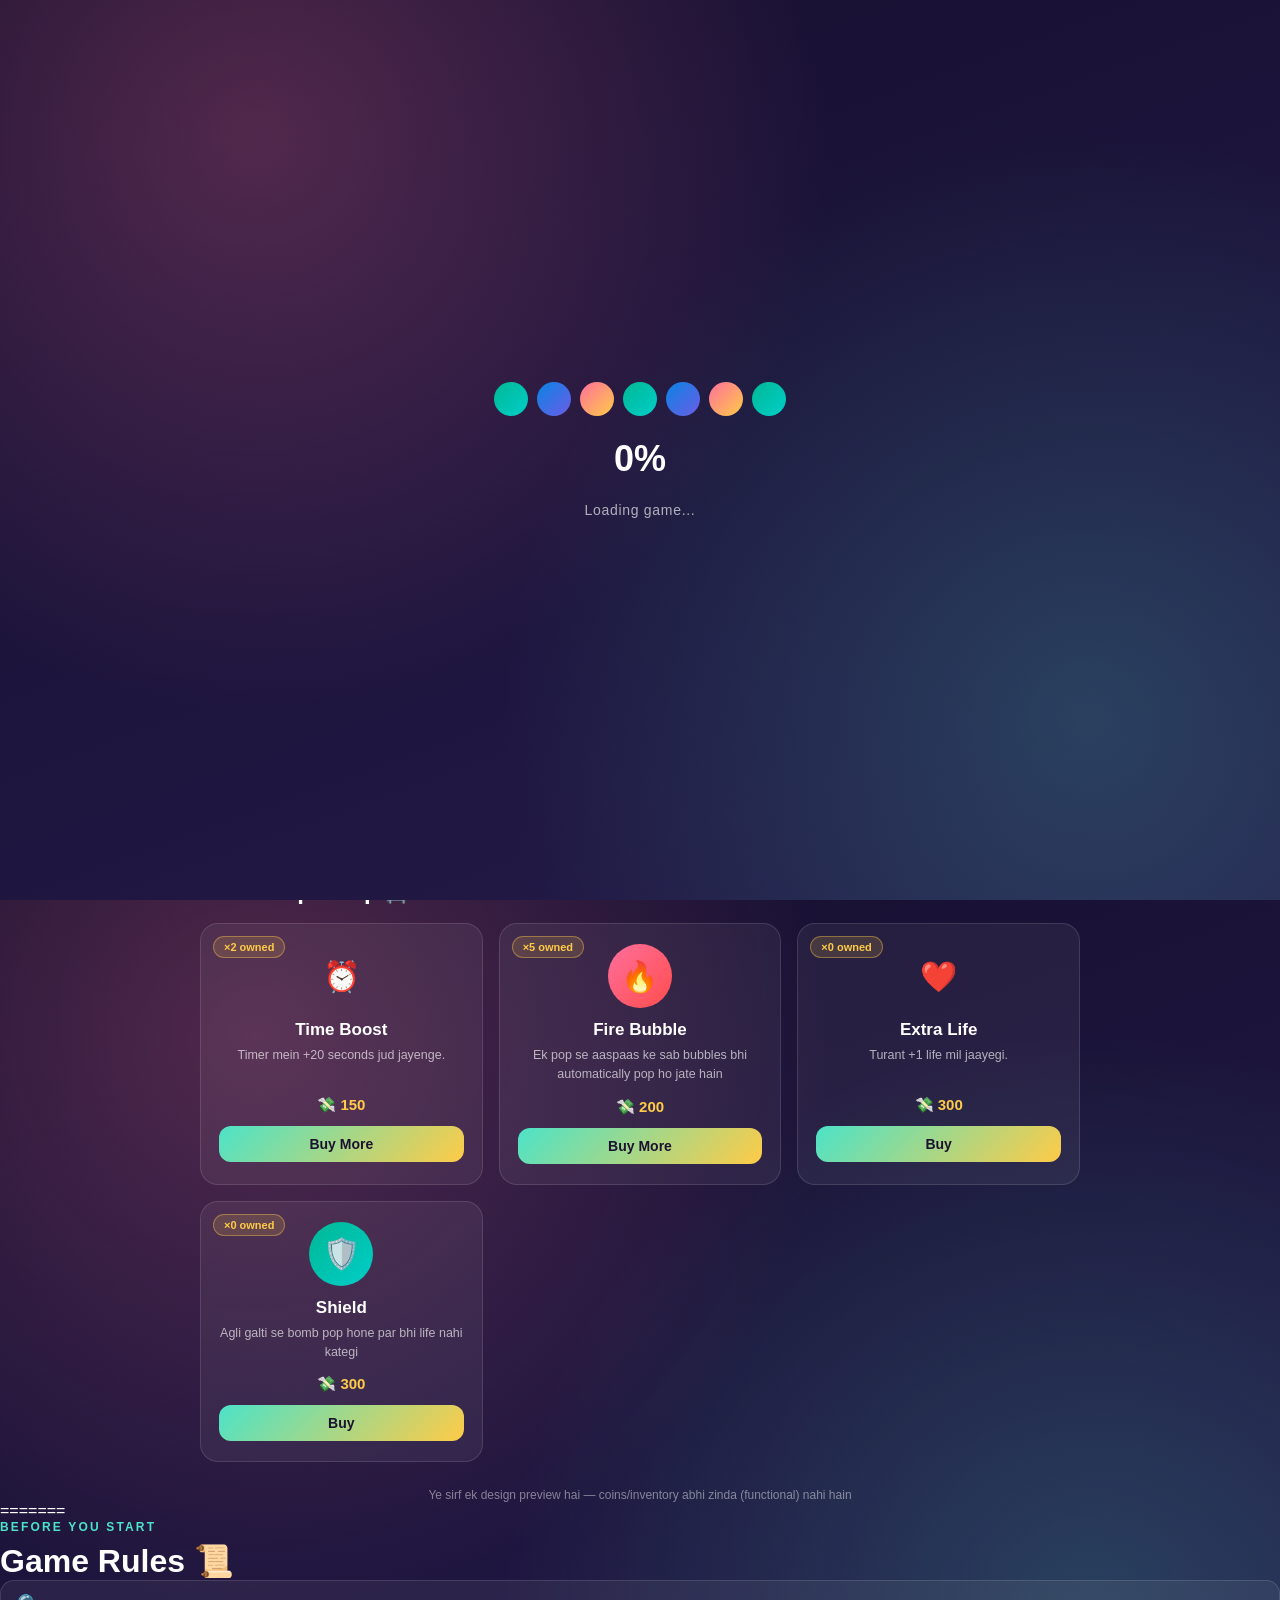
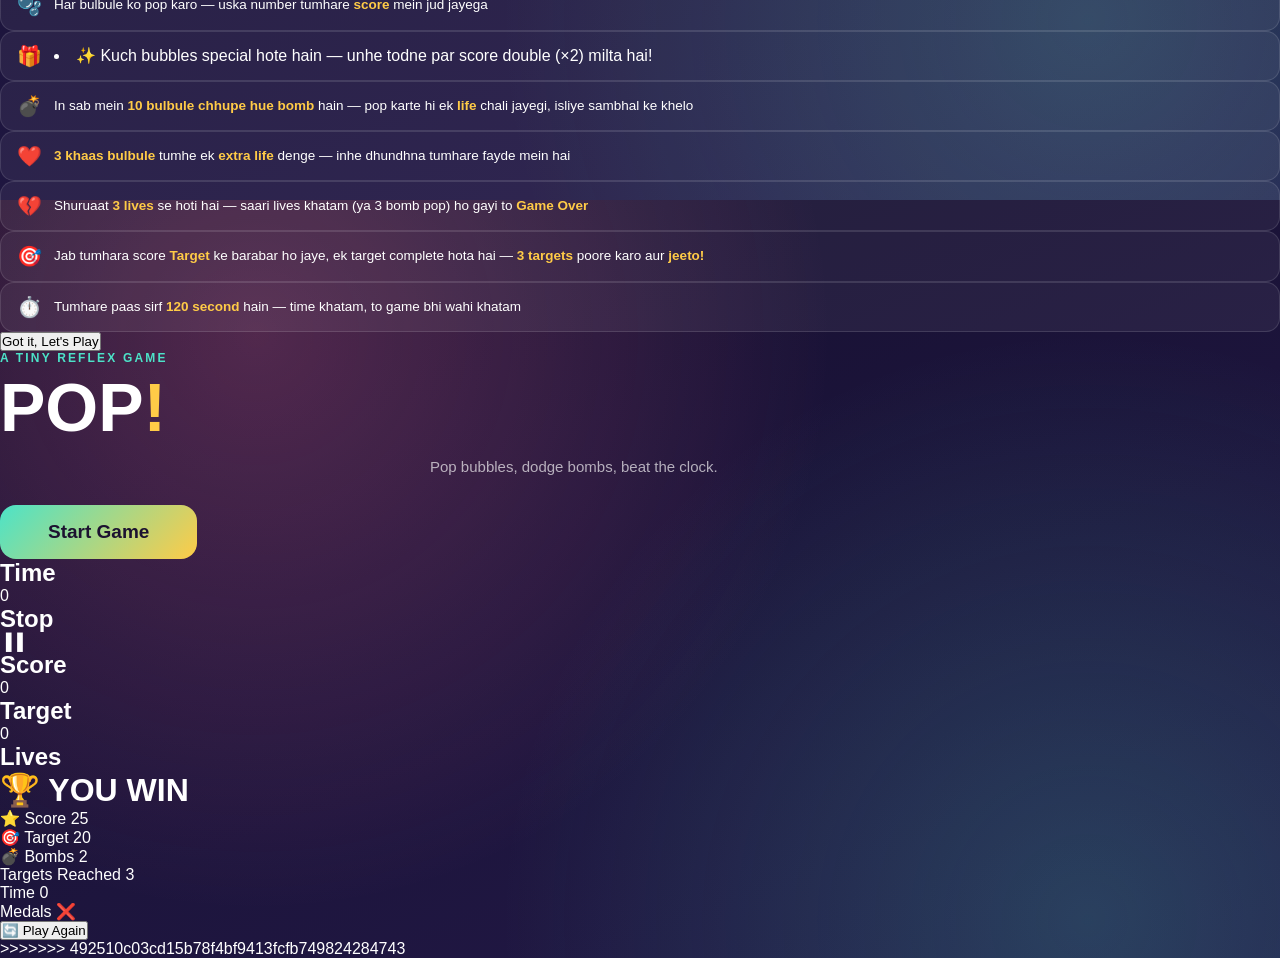
==== commit f976a55c: "Merge project updates" ====
--- a/index.html
+++ b/index.html
@@ -1,3 +1,4 @@
+<<<<<<< HEAD
 <!DOCTYPE html>
 <html lang="en">
 <head>
@@ -135,4 +136,183 @@
 
 <script src="scripat.js"></script>
 </body>
-</html>+</html>
+=======
+<!DOCTYPE html>
+<html lang="en">
+<head>
+    <meta charset="UTF-8">
+    <meta name="viewport" content="width=device-width, initial-scale=1.0">
+    <title>Bubble Game</title>
+    <script>
+        if (localStorage.getItem("bubbleGameLoaded")) {
+            document.documentElement.classList.add("skip-load");
+        }
+    </script>
+    <link rel="stylesheet" href="style.css">
+</head>
+<body>
+
+<div class="loadScreen" id="loadScreen">
+    <div class="loadGrid">
+        <span></span><span></span><span></span><span></span><span></span><span></span><span></span>
+       
+    </div>
+    <div class="loadPercent" id="loadPercent">0%</div>
+    <p class="loadLabel">Loading game...</p>
+</div>
+
+
+    <div class="rulesCard " id="rulesCard">
+    <div class="rulesPanel">
+        <div class="glow glow1"></div>
+        <div class="glow glow2"></div>
+
+        <p class="eyebrow">before you start</p>
+        <h1 class="rulesTitle">Game Rules <span class="dot">📜</span></h1>
+
+        <div class="rulesList">
+            <div class="ruleItem">
+                <span class="ruleIcon">🫧</span>
+                <p>Har bulbule ko pop karo — uska number tumhare <b>score</b> mein jud jayega</p>
+            </div>
+            <div class="ruleItem">
+                <span class="ruleIcon">🎁</span>
+                <li>✨ Kuch bubbles special hote hain — unhe todne par score double (×2) milta hai!</li>
+            </div>
+            <div class="ruleItem">
+                <span class="ruleIcon">💣</span>
+                <p>In sab mein <b>10 bulbule chhupe hue bomb</b> hain — pop karte hi ek <b>life</b> chali jayegi, isliye sambhal ke khelo</p>
+            </div>
+            <div class="ruleItem">
+                <span class="ruleIcon">❤️</span>
+                <p><b>3 khaas bulbule</b> tumhe ek <b>extra life</b> denge — inhe dhundhna tumhare fayde mein hai</p>
+            </div>
+            <div class="ruleItem">
+                <span class="ruleIcon">💔</span>
+                <p>Shuruaat <b>3 lives</b> se hoti hai — saari lives khatam (ya 3 bomb pop) ho gayi to <b>Game Over</b></p>
+            </div>
+            <div class="ruleItem">
+                <span class="ruleIcon">🎯</span>
+                <p>Jab tumhara score <b>Target</b> ke barabar ho jaye, ek target complete hota hai — <b>3 targets</b> poore karo aur <b>jeeto!</b></p>
+            </div>
+            <div class="ruleItem">
+                <span class="ruleIcon">⏱️</span>
+                <p>Tumhare paas sirf <b>120 second</b> hain — time khatam, to game bhi wahi khatam</p>
+            </div>
+        </div>
+
+        <div class="rulesBtns">
+            <button class="btn-gotit" id="gotItBtn">Got it, Let's Play</button>
+        </div>
+    </div>
+</div>
+
+<div class="stage">
+
+    <div class="screen" id="startScreen">
+        <div class="glow glow1"></div>
+        <div class="glow glow2"></div>
+        <div class="floaters" aria-hidden="true"></div>
+        
+        <div class="panel">
+            <p class="eyebrow">a tiny reflex game</p>
+            <h1 class="logo">POP<span class="dot">!</span></h1>
+            <p class="tagline">Pop bubbles, dodge bombs, beat the clock.</p>
+
+            <div class="target-picker">
+                
+            </div>
+
+            <button class="btn-start" id="startBtn">Start Game</button>
+        </div>
+    </div>
+
+</div>
+
+<div class="game">
+<div class="progress-track">
+    <div class="progress-fill" id="progressFill"></div>
+</div>
+    <div class="top">
+
+        <div class="box">
+            <h2>Time</h2>
+            <div class="value" id="time">0</div>
+        </div>
+
+        <div class="box">
+            <h2>Stop </h2>
+            <div class="value" id="stoptime">▐▐</div>
+        </div>
+
+        <div class="box">
+            <h2>Score</h2>
+            <div class="value" id="score">0</div>
+        </div>
+
+        <div class="box">
+            <h2>Target</h2>
+            <div class="value" id="target">0</div>
+        </div>
+
+       <div class="box">
+    <h2>Lives</h2>
+    <div class="value lives" id="lives"></div>
+</div>
+    </div>
+
+    <div class="banner" id="banner"></div>
+
+    <div class="man"></div>
+
+</div>
+
+<div id="gameOverCard" class="gameOverCard">
+
+    <div class="resultCard">
+
+        <h1 id="resultTitle">🏆 YOU WIN</h1>
+
+        <div class="resultBox">
+            <div class="item">
+                <span>⭐ Score</span>
+                <span id="finalScore">25</span>
+            </div>
+
+            <div class="item">
+                <span>🎯 Target</span>
+                <span id="finalTarget">20</span>
+            </div>
+
+            <div class="item">
+                <span>💣 Bombs</span>
+                <span id="finalBomb">2</span>
+            </div>
+
+            <div class="item">
+                <span>Targets Reached</span>
+                <span id="finalTargetSum">3</span>
+            </div>
+            
+             <div class="item">
+                <span>Time</span>
+                <span id="Timeoutline">0</span>
+            </div>
+
+             <div class="item">
+                <span>Medals</span>
+                <span id="Medals">❌</span>
+            </div>
+        </div>
+
+        <button id="restartBtn">🔄 Play Again</button>
+
+    </div>
+
+</div>
+<script src="scripat.js"></script>
+
+</body>
+</html>
+>>>>>>> 492510c03cd15b78f4bf9413fcfb749824284743
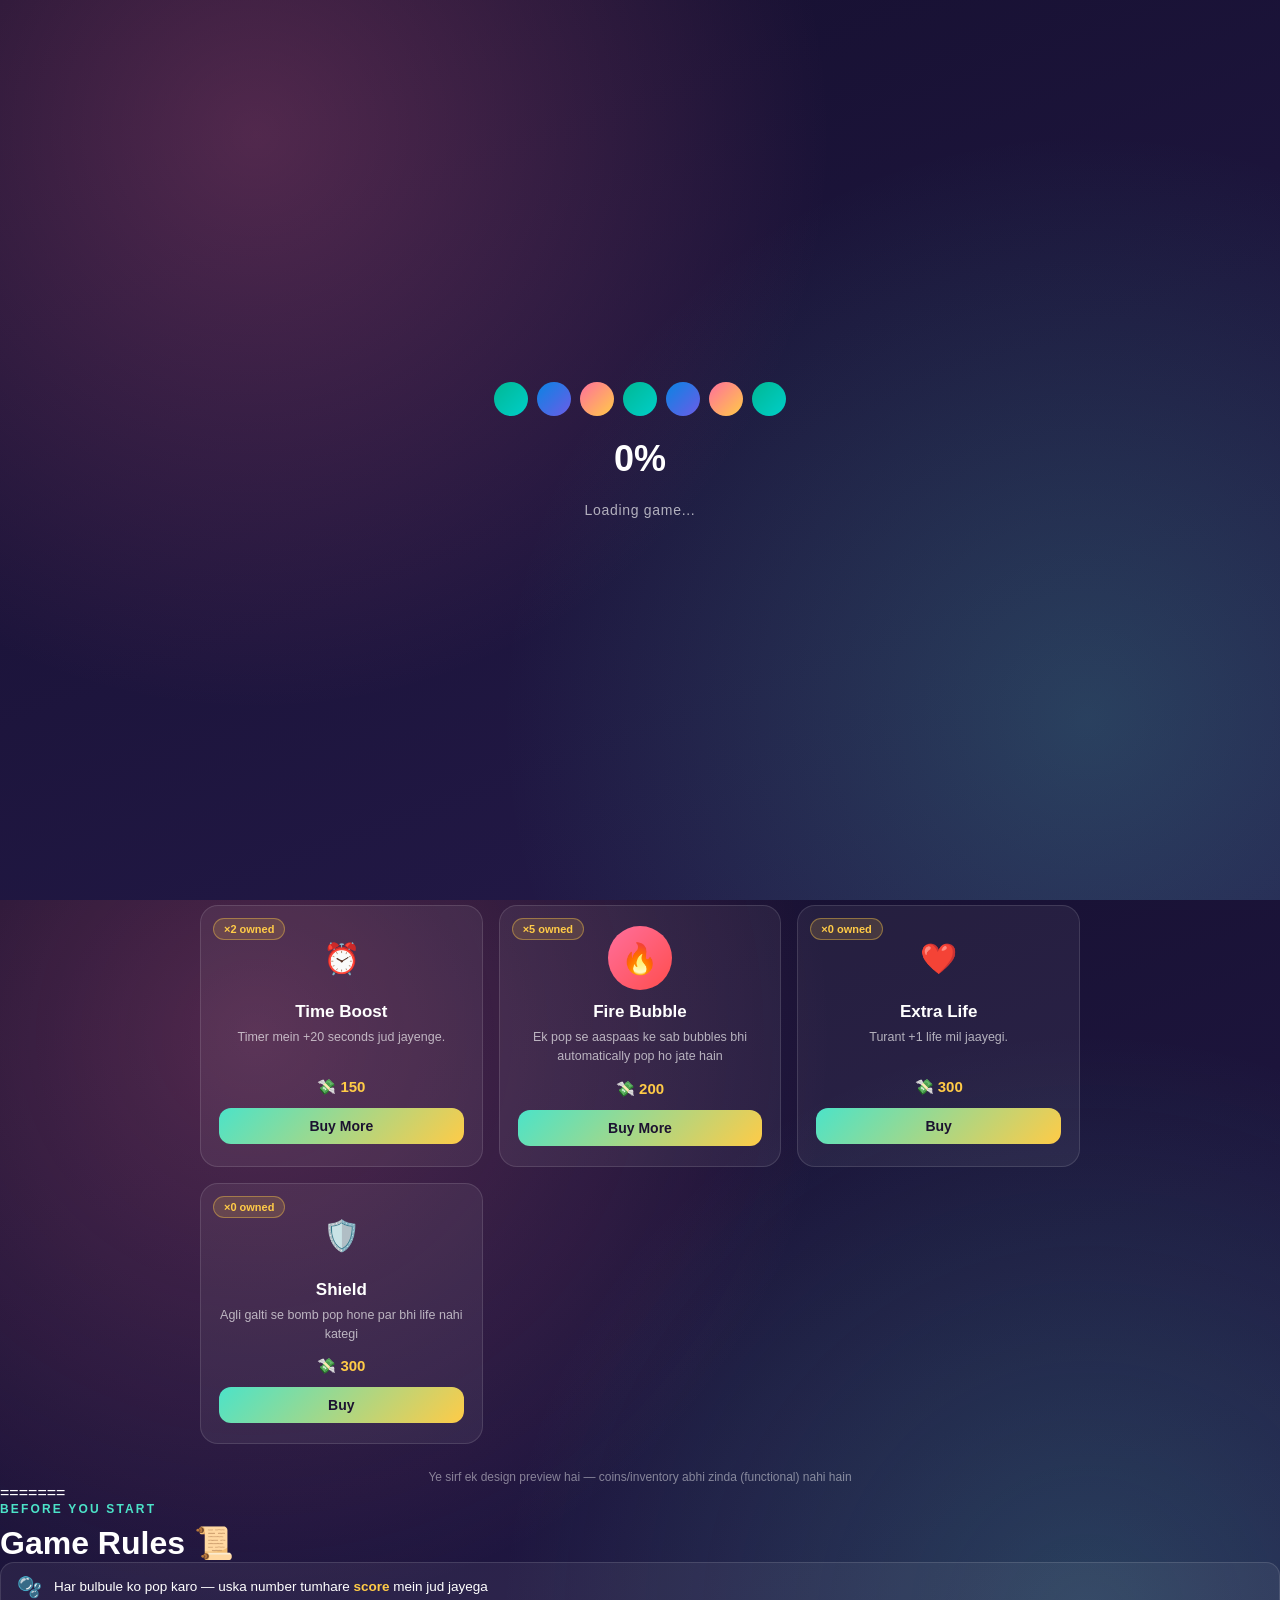
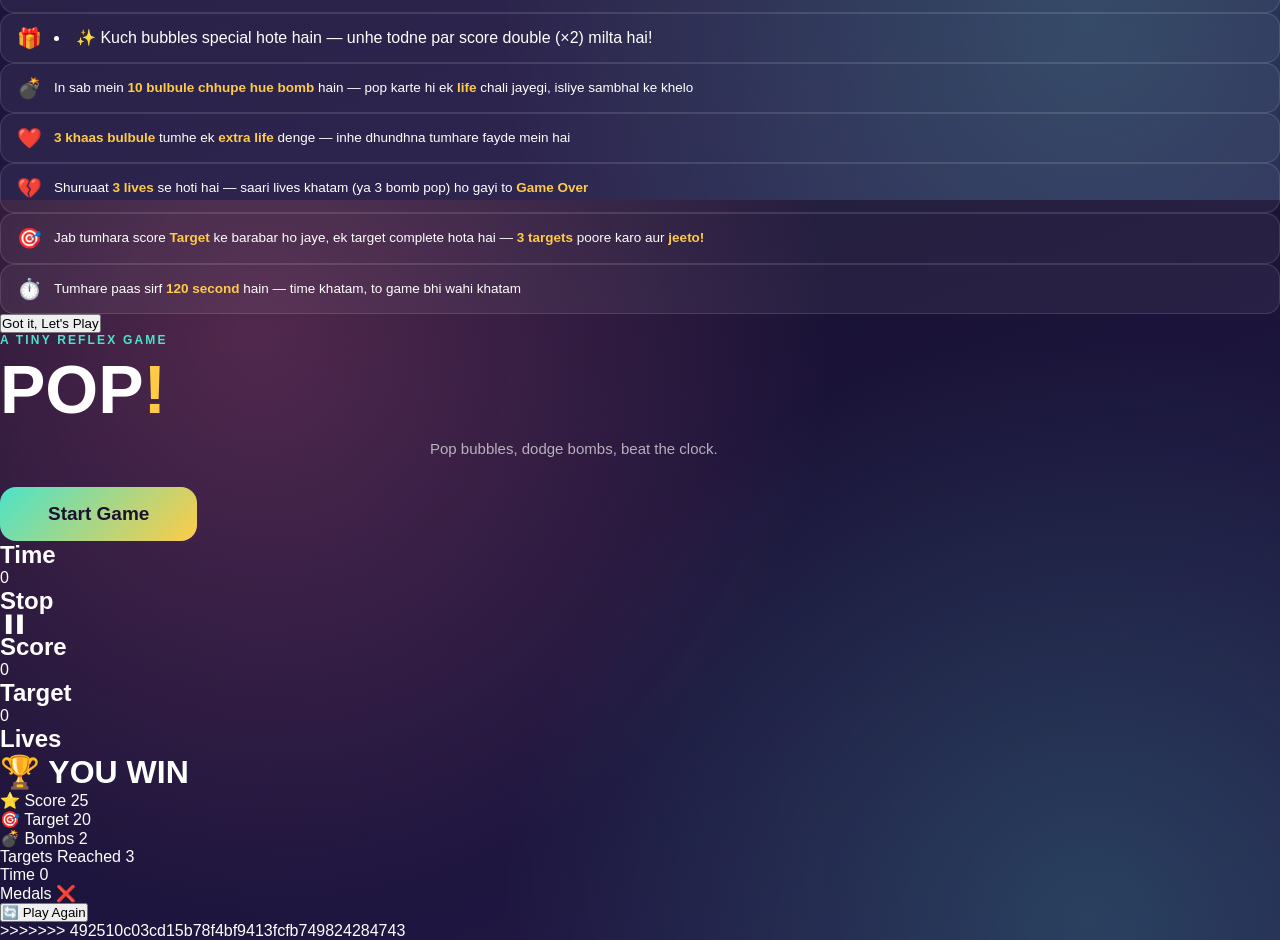
==== commit 53706bd9: "Fix merge conflict in index.html" ====
--- a/index.html
+++ b/index.html
@@ -1,4 +1,4 @@
-<<<<<<< HEAD
+
 <!DOCTYPE html>
 <html lang="en">
 <head>
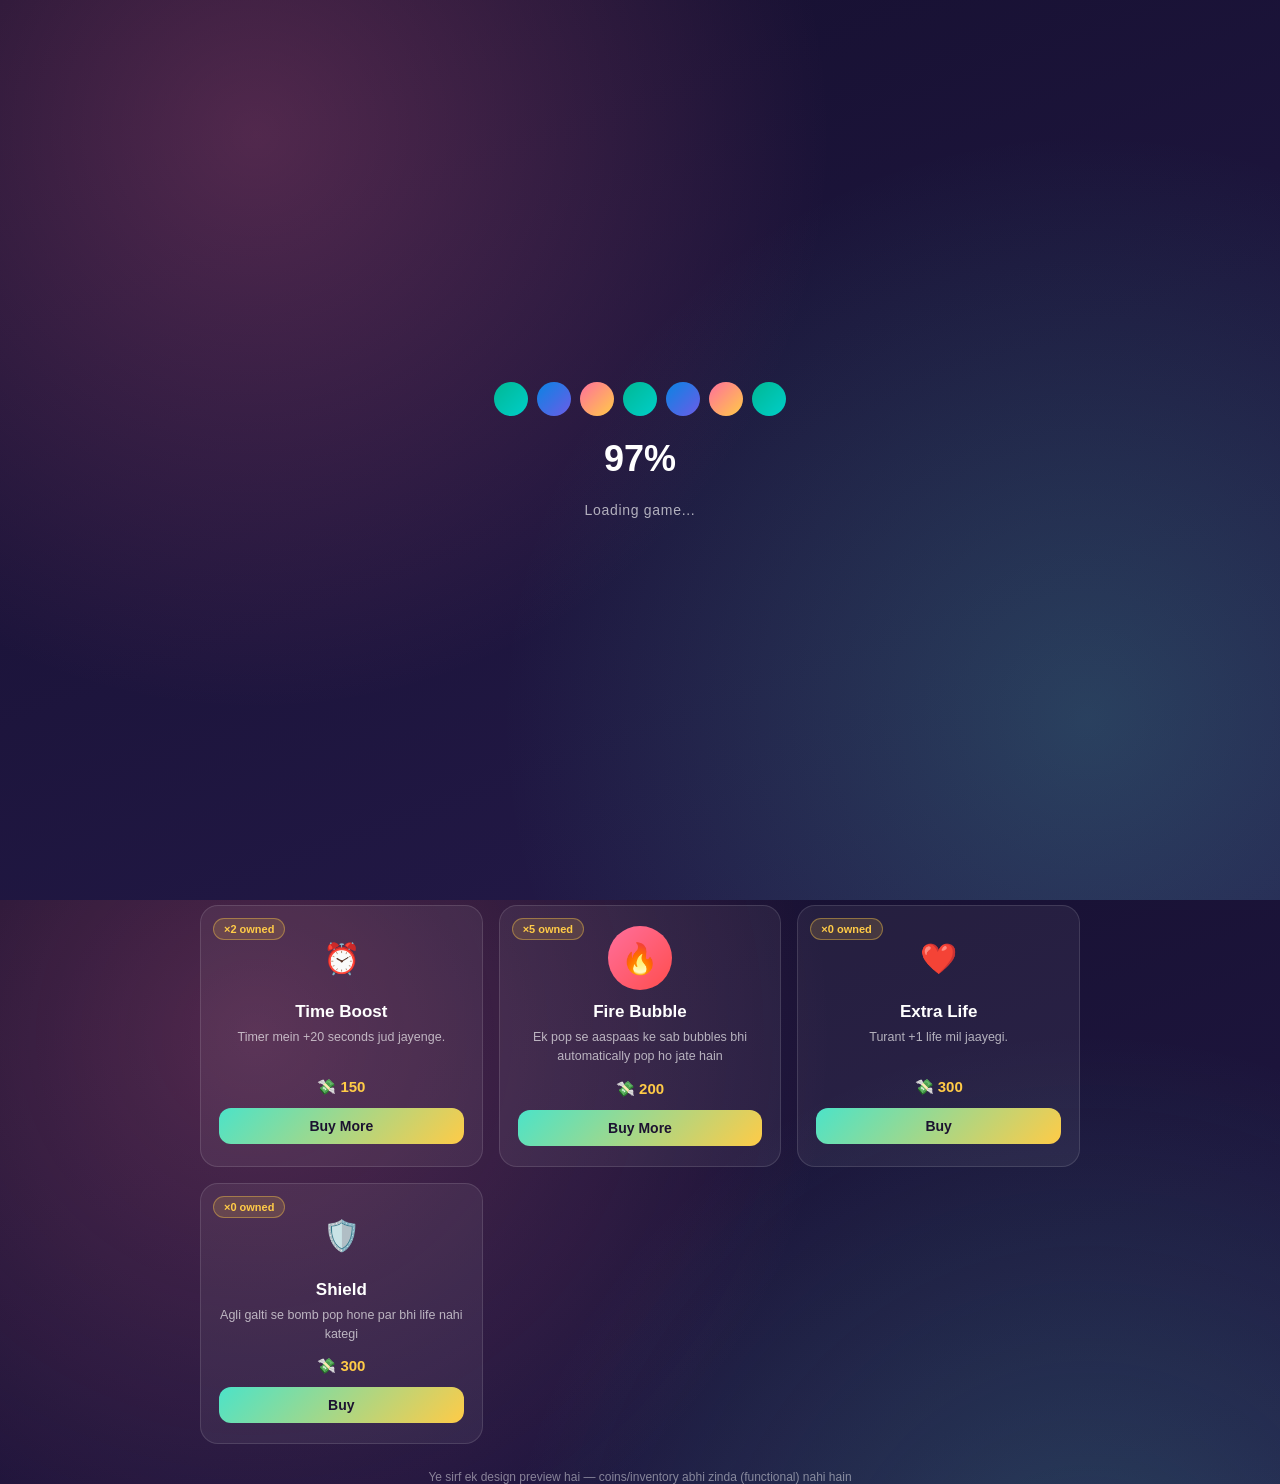
==== commit 613601d4: "Clear all content from index.html Removed the entire content of index.html, leaving only the doctype" ====
--- a/index.html
+++ b/index.html
@@ -1,4 +1,3 @@
-
 <!DOCTYPE html>
 <html lang="en">
 <head>
@@ -137,182 +136,3 @@
 <script src="scripat.js"></script>
 </body>
 </html>
-=======
-<!DOCTYPE html>
-<html lang="en">
-<head>
-    <meta charset="UTF-8">
-    <meta name="viewport" content="width=device-width, initial-scale=1.0">
-    <title>Bubble Game</title>
-    <script>
-        if (localStorage.getItem("bubbleGameLoaded")) {
-            document.documentElement.classList.add("skip-load");
-        }
-    </script>
-    <link rel="stylesheet" href="style.css">
-</head>
-<body>
-
-<div class="loadScreen" id="loadScreen">
-    <div class="loadGrid">
-        <span></span><span></span><span></span><span></span><span></span><span></span><span></span>
-       
-    </div>
-    <div class="loadPercent" id="loadPercent">0%</div>
-    <p class="loadLabel">Loading game...</p>
-</div>
-
-
-    <div class="rulesCard " id="rulesCard">
-    <div class="rulesPanel">
-        <div class="glow glow1"></div>
-        <div class="glow glow2"></div>
-
-        <p class="eyebrow">before you start</p>
-        <h1 class="rulesTitle">Game Rules <span class="dot">📜</span></h1>
-
-        <div class="rulesList">
-            <div class="ruleItem">
-                <span class="ruleIcon">🫧</span>
-                <p>Har bulbule ko pop karo — uska number tumhare <b>score</b> mein jud jayega</p>
-            </div>
-            <div class="ruleItem">
-                <span class="ruleIcon">🎁</span>
-                <li>✨ Kuch bubbles special hote hain — unhe todne par score double (×2) milta hai!</li>
-            </div>
-            <div class="ruleItem">
-                <span class="ruleIcon">💣</span>
-                <p>In sab mein <b>10 bulbule chhupe hue bomb</b> hain — pop karte hi ek <b>life</b> chali jayegi, isliye sambhal ke khelo</p>
-            </div>
-            <div class="ruleItem">
-                <span class="ruleIcon">❤️</span>
-                <p><b>3 khaas bulbule</b> tumhe ek <b>extra life</b> denge — inhe dhundhna tumhare fayde mein hai</p>
-            </div>
-            <div class="ruleItem">
-                <span class="ruleIcon">💔</span>
-                <p>Shuruaat <b>3 lives</b> se hoti hai — saari lives khatam (ya 3 bomb pop) ho gayi to <b>Game Over</b></p>
-            </div>
-            <div class="ruleItem">
-                <span class="ruleIcon">🎯</span>
-                <p>Jab tumhara score <b>Target</b> ke barabar ho jaye, ek target complete hota hai — <b>3 targets</b> poore karo aur <b>jeeto!</b></p>
-            </div>
-            <div class="ruleItem">
-                <span class="ruleIcon">⏱️</span>
-                <p>Tumhare paas sirf <b>120 second</b> hain — time khatam, to game bhi wahi khatam</p>
-            </div>
-        </div>
-
-        <div class="rulesBtns">
-            <button class="btn-gotit" id="gotItBtn">Got it, Let's Play</button>
-        </div>
-    </div>
-</div>
-
-<div class="stage">
-
-    <div class="screen" id="startScreen">
-        <div class="glow glow1"></div>
-        <div class="glow glow2"></div>
-        <div class="floaters" aria-hidden="true"></div>
-        
-        <div class="panel">
-            <p class="eyebrow">a tiny reflex game</p>
-            <h1 class="logo">POP<span class="dot">!</span></h1>
-            <p class="tagline">Pop bubbles, dodge bombs, beat the clock.</p>
-
-            <div class="target-picker">
-                
-            </div>
-
-            <button class="btn-start" id="startBtn">Start Game</button>
-        </div>
-    </div>
-
-</div>
-
-<div class="game">
-<div class="progress-track">
-    <div class="progress-fill" id="progressFill"></div>
-</div>
-    <div class="top">
-
-        <div class="box">
-            <h2>Time</h2>
-            <div class="value" id="time">0</div>
-        </div>
-
-        <div class="box">
-            <h2>Stop </h2>
-            <div class="value" id="stoptime">▐▐</div>
-        </div>
-
-        <div class="box">
-            <h2>Score</h2>
-            <div class="value" id="score">0</div>
-        </div>
-
-        <div class="box">
-            <h2>Target</h2>
-            <div class="value" id="target">0</div>
-        </div>
-
-       <div class="box">
-    <h2>Lives</h2>
-    <div class="value lives" id="lives"></div>
-</div>
-    </div>
-
-    <div class="banner" id="banner"></div>
-
-    <div class="man"></div>
-
-</div>
-
-<div id="gameOverCard" class="gameOverCard">
-
-    <div class="resultCard">
-
-        <h1 id="resultTitle">🏆 YOU WIN</h1>
-
-        <div class="resultBox">
-            <div class="item">
-                <span>⭐ Score</span>
-                <span id="finalScore">25</span>
-            </div>
-
-            <div class="item">
-                <span>🎯 Target</span>
-                <span id="finalTarget">20</span>
-            </div>
-
-            <div class="item">
-                <span>💣 Bombs</span>
-                <span id="finalBomb">2</span>
-            </div>
-
-            <div class="item">
-                <span>Targets Reached</span>
-                <span id="finalTargetSum">3</span>
-            </div>
-            
-             <div class="item">
-                <span>Time</span>
-                <span id="Timeoutline">0</span>
-            </div>
-
-             <div class="item">
-                <span>Medals</span>
-                <span id="Medals">❌</span>
-            </div>
-        </div>
-
-        <button id="restartBtn">🔄 Play Again</button>
-
-    </div>
-
-</div>
-<script src="scripat.js"></script>
-
-</body>
-</html>
->>>>>>> 492510c03cd15b78f4bf9413fcfb749824284743
--- a/style.css
+++ b/style.css
@@ -389,4 +389,5 @@
     .statusBar{ width:100%; justify-content:flex-end; }
     .miniChip{ padding:6px 10px; font-size:12px; }
     .coinPill{ padding:6px 12px; font-size:13px; }
-}+}
+/**/
